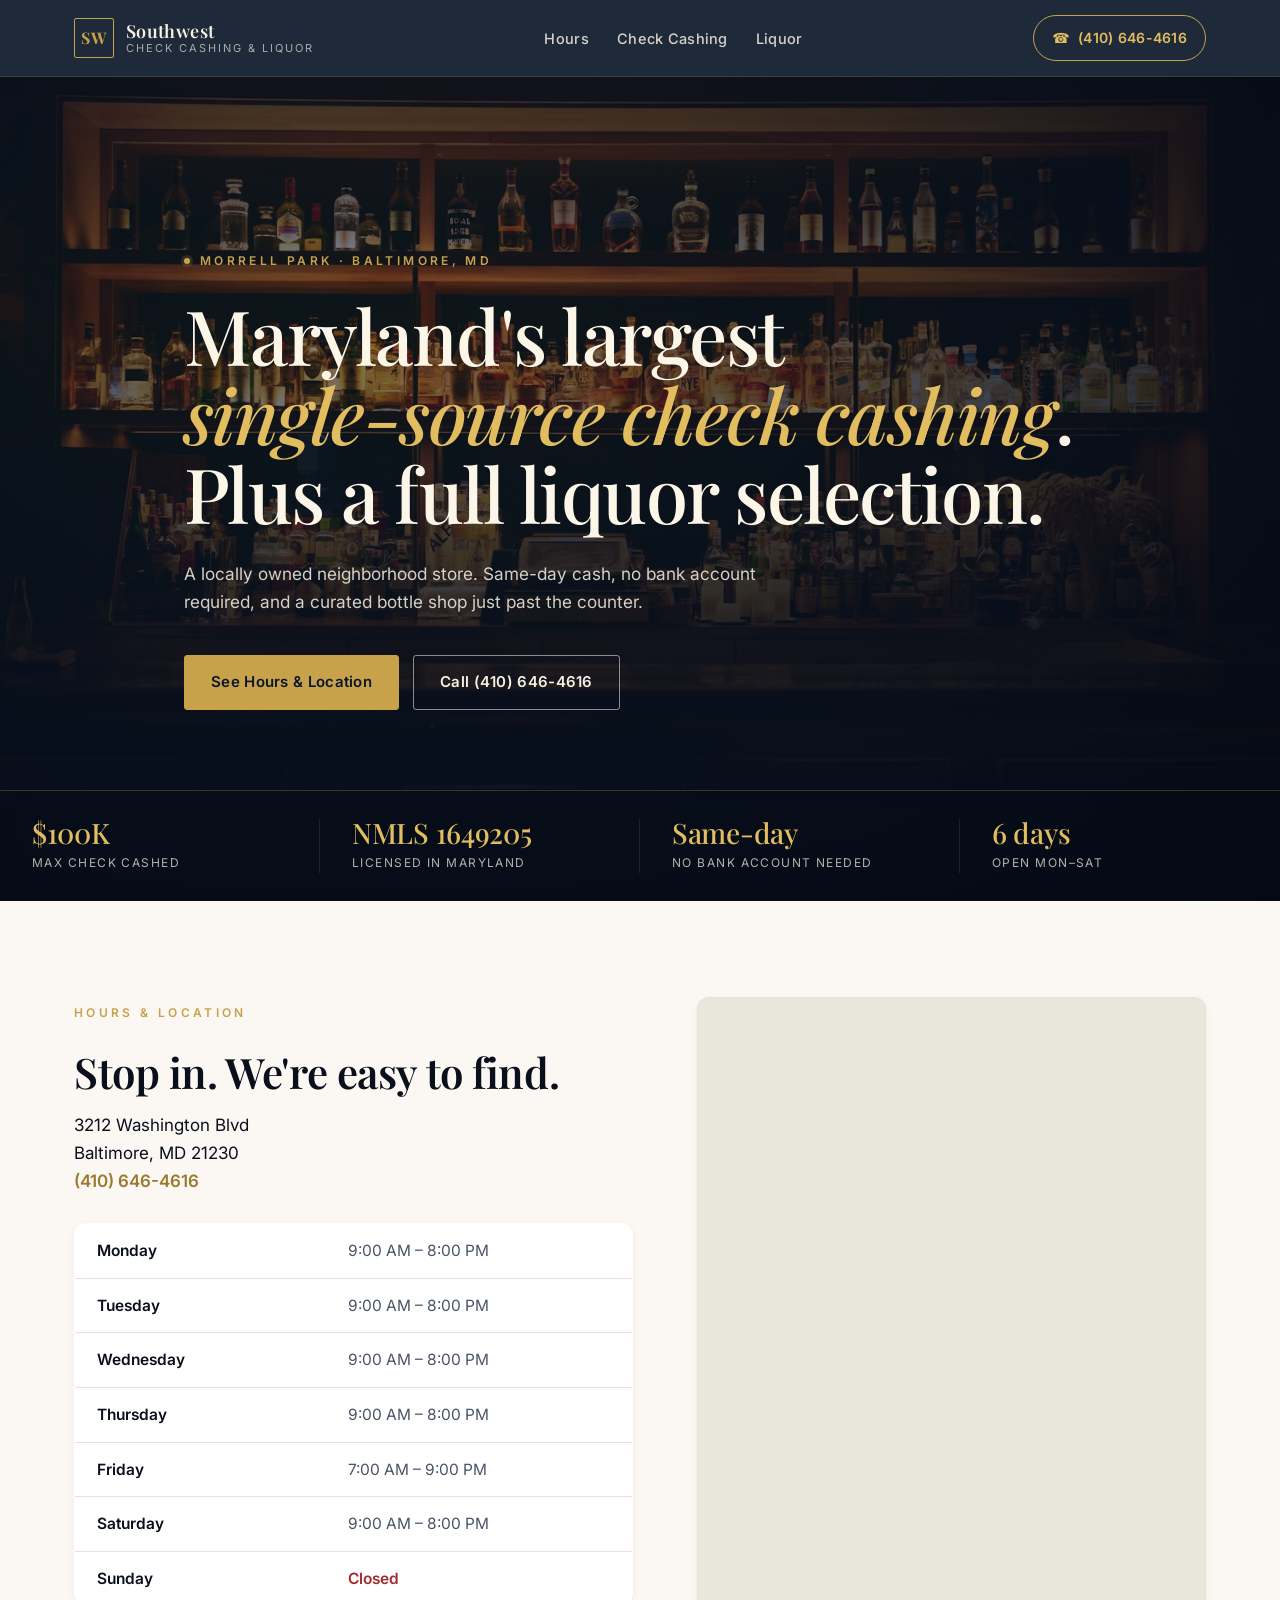
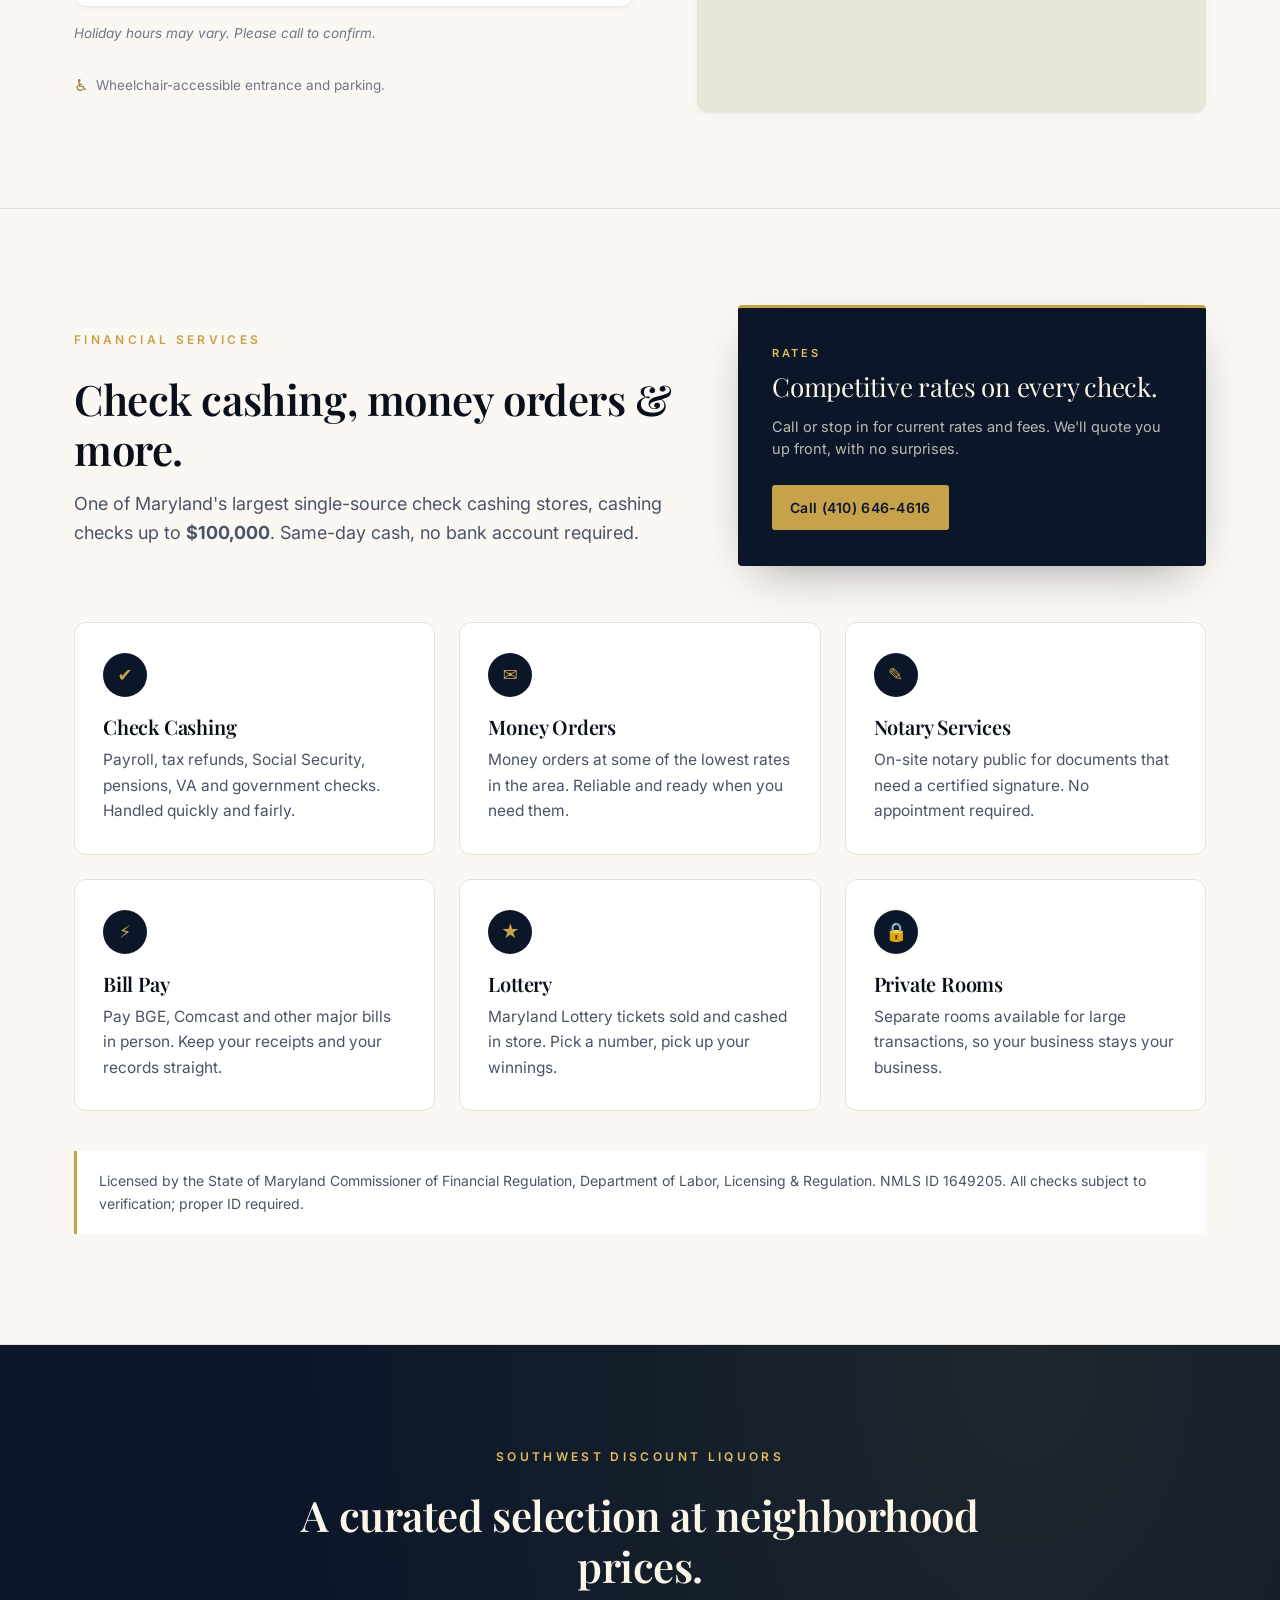
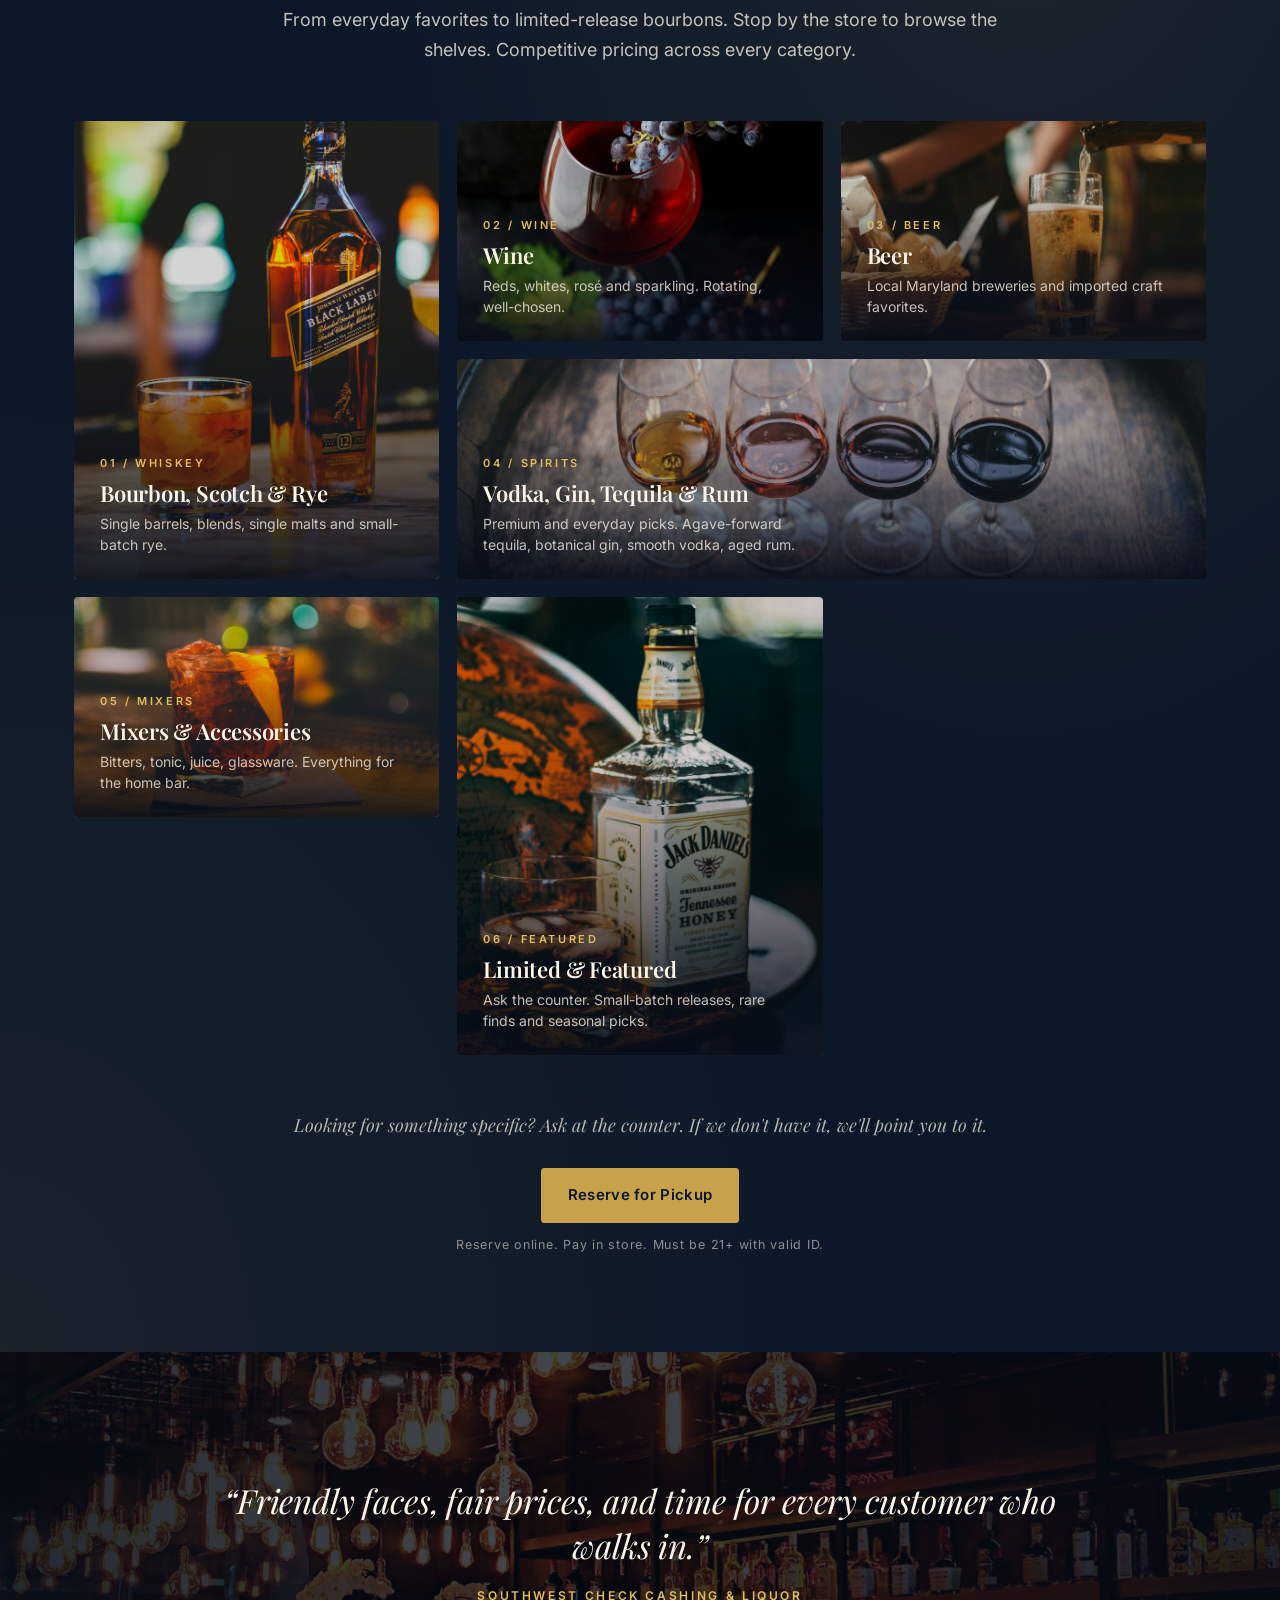
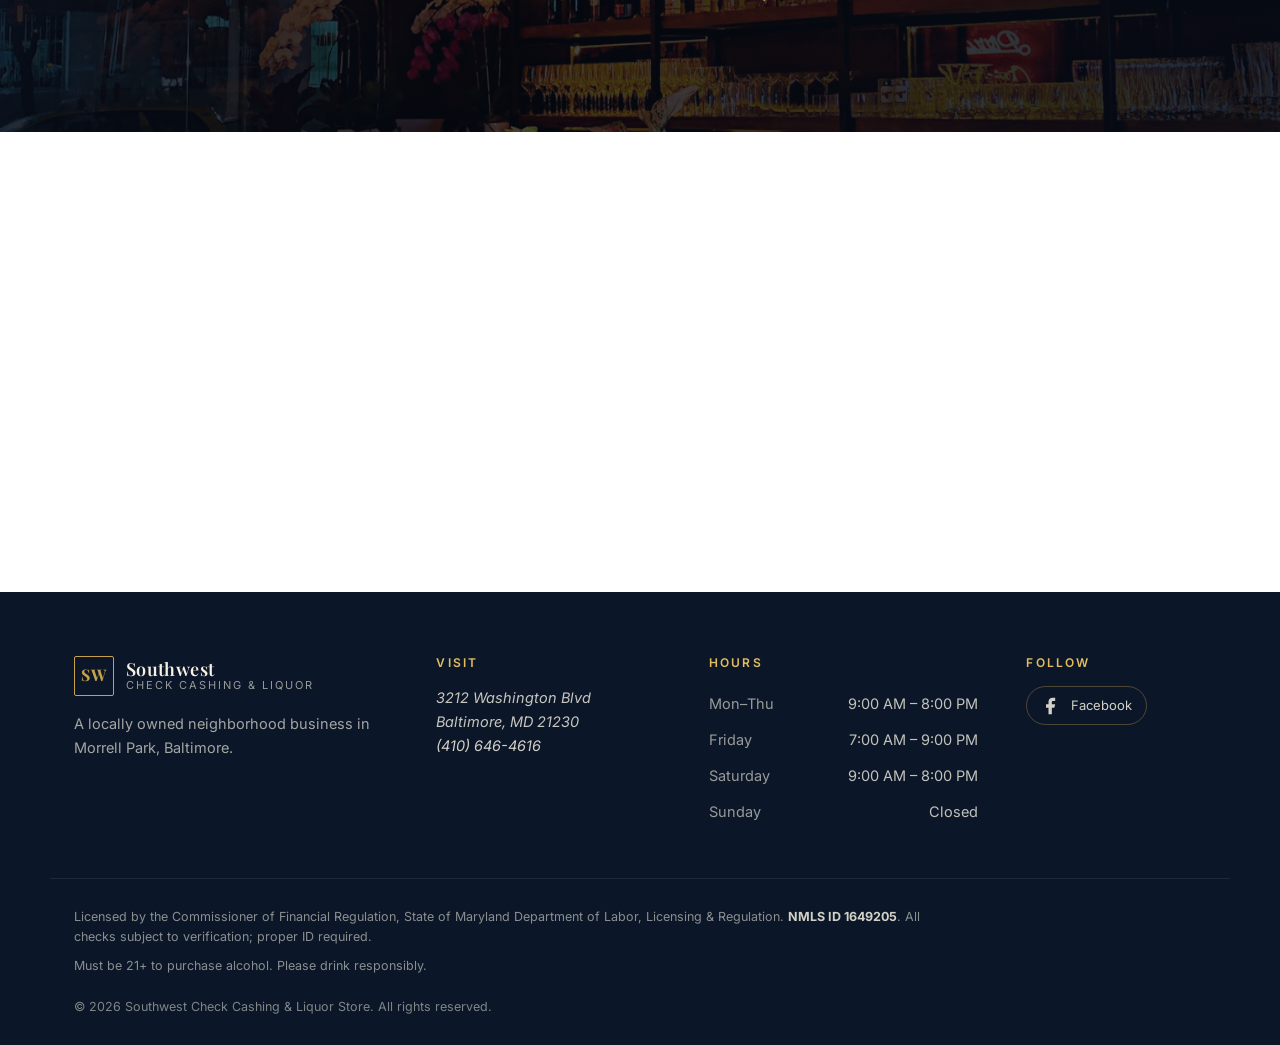
==== index.html @ d686a150 "first commit" ====
<!DOCTYPE html>
<html lang="en">
<head>
<meta charset="UTF-8" />
<meta name="viewport" content="width=device-width, initial-scale=1.0" />
<title>Southwest Check Cashing &amp; Liquor Store | Baltimore, MD</title>
<meta name="description" content="Southwest Check Cashing & Liquor Store in Morrell Park, Baltimore. Maryland's largest single-source check cashing, checks up to $100,000. Plus a full liquor selection. Locally owned. NMLS ID 1649205." />
<meta name="keywords" content="check cashing Baltimore, liquor store Baltimore, Southwest Discount Liquors, Morrell Park, money orders, notary, bill pay, Washington Blvd liquor" />
<meta name="author" content="Southwest Check Cashing & Liquor Store" />
<meta name="theme-color" content="#0b1729" />

<meta property="og:title" content="Southwest Check Cashing & Liquor Store" />
<meta property="og:description" content="Maryland's largest single-source check cashing. Plus a full liquor selection. 3212 Washington Blvd, Baltimore, MD." />
<meta property="og:type" content="website" />
<meta property="og:locale" content="en_US" />

<link rel="preconnect" href="https://fonts.googleapis.com" />
<link rel="preconnect" href="https://fonts.gstatic.com" crossorigin />
<link href="https://fonts.googleapis.com/css2?family=Playfair+Display:wght@500;600;700&family=Inter:wght@300;400;500;600;700&display=swap" rel="stylesheet" />

<link rel="stylesheet" href="styles.css" />

<script type="application/ld+json">
{
  "@context": "https://schema.org",
  "@type": "LocalBusiness",
  "@id": "https://southwestcheckcashing.com/#business",
  "name": "Southwest Check Cashing & Liquor Store",
  "alternateName": "Southwest Discount Liquors",
  "image": "https://southwestcheckcashing.com/storefront.jpg",
  "telephone": "+1-410-646-4616",
  "url": "https://southwestcheckcashing.com",
  "priceRange": "$$",
  "address": {
    "@type": "PostalAddress",
    "streetAddress": "3212 Washington Blvd",
    "addressLocality": "Baltimore",
    "addressRegion": "MD",
    "postalCode": "21230",
    "addressCountry": "US"
  },
  "geo": {
    "@type": "GeoCoordinates",
    "latitude": 39.2562,
    "longitude": -76.6791
  },
  "areaServed": "Baltimore, MD",
  "identifier": "NMLS ID 1649205",
  "paymentAccepted": "Cash, Visa, Mastercard, Discover, American Express, Debit, Apple Pay, Google Pay, Samsung Pay",
  "openingHoursSpecification": [
    { "@type": "OpeningHoursSpecification", "dayOfWeek": ["Monday","Tuesday","Wednesday","Thursday","Saturday"], "opens": "09:00", "closes": "20:00" },
    { "@type": "OpeningHoursSpecification", "dayOfWeek": "Friday", "opens": "07:00", "closes": "21:00" },
    { "@type": "OpeningHoursSpecification", "dayOfWeek": "Sunday", "opens": "00:00", "closes": "00:00" }
  ],
  "hasOfferCatalog": {
    "@type": "OfferCatalog",
    "name": "Services & Products",
    "itemListElement": [
      { "@type": "Offer", "itemOffered": { "@type": "Service", "name": "Check Cashing up to $100,000" } },
      { "@type": "Offer", "itemOffered": { "@type": "Service", "name": "Money Orders" } },
      { "@type": "Offer", "itemOffered": { "@type": "Service", "name": "Notary Services" } },
      { "@type": "Offer", "itemOffered": { "@type": "Service", "name": "Bill Pay (BGE, Comcast, and more)" } },
      { "@type": "Offer", "itemOffered": { "@type": "Service", "name": "Lottery" } },
      { "@type": "Offer", "itemOffered": { "@type": "Product", "name": "Liquor, Wine & Beer" } }
    ]
  },
  "isAccessibleForFree": false,
  "amenityFeature": [
    { "@type": "LocationFeatureSpecification", "name": "Wheelchair accessible entrance", "value": true },
    { "@type": "LocationFeatureSpecification", "name": "Wheelchair accessible parking", "value": true },
    { "@type": "LocationFeatureSpecification", "name": "Private rooms for large transactions", "value": true }
  ]
}
</script>
</head>

<body>

<header class="site-header" id="siteHeader">
  <div class="container nav-wrap">
    <a href="#home" class="brand" aria-label="Southwest Check Cashing and Liquor Store home">
      <span class="brand-mark">SW</span>
      <span class="brand-text">
        <span class="brand-name">Southwest</span>
        <span class="brand-sub">Check Cashing &amp; Liquor</span>
      </span>
    </a>

    <nav class="primary-nav" aria-label="Primary">
      <ul>
        <li><a href="#hours">Hours</a></li>
        <li><a href="#check-cashing">Check Cashing</a></li>
        <li><a href="#liquor">Liquor</a></li>
      </ul>
    </nav>

    <a class="nav-cta" href="tel:+14106464616">
      <span class="nav-cta-icon" aria-hidden="true">&#9742;</span>
      (410) 646-4616
    </a>

    <button class="nav-toggle" id="navToggle" aria-label="Open menu" aria-controls="mobileNav" aria-expanded="false">
      <span></span><span></span><span></span>
    </button>
  </div>

  <div class="mobile-nav" id="mobileNav" hidden>
    <ul>
      <li><a href="#hours">Hours &amp; Location</a></li>
      <li><a href="#check-cashing">Check Cashing</a></li>
      <li><a href="#liquor">Liquor</a></li>
      <li><a href="#payments">Payments</a></li>
      <li><a class="mobile-call" href="tel:+14106464616">Call (410) 646-4616</a></li>
    </ul>
  </div>
</header>

<main>

  <section class="hero" id="home">
    <img class="hero-photo" src="images/hero-wall.jpg" alt="Wall of liquor bottles, warmly lit" />
    <div class="hero-overlay" aria-hidden="true"></div>
    <div class="container hero-inner">
      <p class="eyebrow"><span class="dot"></span>Morrell Park &middot; Baltimore, MD</p>
      <h1 class="hero-title">
        Maryland's largest<br />
        <span class="accent">single-source check cashing</span>.<br />
        Plus a full liquor selection.
      </h1>
      <p class="hero-sub">A locally owned neighborhood store. Same-day cash, no bank account required, and a curated bottle shop just past the counter.</p>
      <div class="hero-cta">
        <a href="#hours" class="btn btn-primary">See Hours &amp; Location</a>
        <a href="tel:+14106464616" class="btn btn-ghost">Call (410) 646-4616</a>
      </div>
    </div>

    <ul class="hero-badges" aria-label="Quick facts">
      <li><strong>$100K</strong><span>Max check cashed</span></li>
      <li><strong>NMLS 1649205</strong><span>Licensed in Maryland</span></li>
      <li><strong>Same-day</strong><span>No bank account needed</span></li>
      <li><strong>6 days</strong><span>Open Mon&ndash;Sat</span></li>
    </ul>
  </section>

  <section class="section hours-location" id="hours">
    <div class="container two-col">
      <div>
        <p class="section-eyebrow">Hours &amp; Location</p>
        <h2 class="section-title">Stop in. We're easy to find.</h2>
        <address class="address">
          3212 Washington Blvd<br />
          Baltimore, MD 21230<br />
          <a href="tel:+14106464616">(410) 646-4616</a>
        </address>

        <table class="hours" aria-label="Store hours">
          <tbody>
            <tr><th>Monday</th><td>9:00 AM &ndash; 8:00 PM</td></tr>
            <tr><th>Tuesday</th><td>9:00 AM &ndash; 8:00 PM</td></tr>
            <tr><th>Wednesday</th><td>9:00 AM &ndash; 8:00 PM</td></tr>
            <tr><th>Thursday</th><td>9:00 AM &ndash; 8:00 PM</td></tr>
            <tr><th>Friday</th><td>7:00 AM &ndash; 9:00 PM</td></tr>
            <tr><th>Saturday</th><td>9:00 AM &ndash; 8:00 PM</td></tr>
            <tr class="closed"><th>Sunday</th><td>Closed</td></tr>
          </tbody>
        </table>
        <p class="note">Holiday hours may vary. Please call to confirm.</p>
        <p class="access-note">Wheelchair-accessible entrance and parking.</p>
      </div>

      <div class="map-wrap">
        <iframe
          title="Map to Southwest Check Cashing & Liquor Store, 3212 Washington Blvd, Baltimore, MD"
          src="https://www.google.com/maps?q=3212+Washington+Blvd,+Baltimore,+MD+21230&output=embed"
          loading="lazy"
          referrerpolicy="no-referrer-when-downgrade"
          allowfullscreen></iframe>
      </div>
    </div>
  </section>

  <section class="section check-cashing" id="check-cashing">
    <div class="container cc-head-grid">
      <div class="section-head">
        <p class="section-eyebrow">Financial Services</p>
        <h2 class="section-title">Check cashing, money orders &amp; more.</h2>
        <p class="section-lead">One of Maryland's largest single-source check cashing stores, cashing checks up to <strong>$100,000</strong>. Same-day cash, no bank account required.</p>
      </div>
      <aside class="rates-card">
        <p class="rates-eyebrow">Rates</p>
        <p class="rates-headline">Competitive rates on every check.</p>
        <p class="rates-body">Call or stop in for current rates and fees. We'll quote you up front, with no surprises.</p>
        <a class="rates-cta" href="tel:+14106464616">Call (410) 646-4616</a>
      </aside>
    </div>

    <div class="container">
      <div class="grid services-grid">
        <article class="service">
          <div class="service-icon" aria-hidden="true">&#10004;</div>
          <h3>Check Cashing</h3>
          <p>Payroll, tax refunds, Social Security, pensions, VA and government checks. Handled quickly and fairly.</p>
        </article>
        <article class="service">
          <div class="service-icon" aria-hidden="true">&#9993;</div>
          <h3>Money Orders</h3>
          <p>Money orders at some of the lowest rates in the area. Reliable and ready when you need them.</p>
        </article>
        <article class="service">
          <div class="service-icon" aria-hidden="true">&#9998;</div>
          <h3>Notary Services</h3>
          <p>On-site notary public for documents that need a certified signature. No appointment required.</p>
        </article>
        <article class="service">
          <div class="service-icon" aria-hidden="true">&#9889;</div>
          <h3>Bill Pay</h3>
          <p>Pay BGE, Comcast and other major bills in person. Keep your receipts and your records straight.</p>
        </article>
        <article class="service">
          <div class="service-icon" aria-hidden="true">&#9733;</div>
          <h3>Lottery</h3>
          <p>Maryland Lottery tickets sold and cashed in store. Pick a number, pick up your winnings.</p>
        </article>
        <article class="service">
          <div class="service-icon" aria-hidden="true">&#128274;</div>
          <h3>Private Rooms</h3>
          <p>Separate rooms available for large transactions, so your business stays your business.</p>
        </article>
      </div>

      <p class="legal-note">Licensed by the State of Maryland Commissioner of Financial Regulation, Department of Labor, Licensing &amp; Regulation. NMLS ID 1649205. All checks subject to verification; proper ID required.</p>
    </div>
  </section>

  <section class="section liquor" id="liquor">
    <div class="container">
      <div class="section-head center">
        <p class="section-eyebrow">Southwest Discount Liquors</p>
        <h2 class="section-title">A curated selection at neighborhood prices.</h2>
        <p class="section-lead">From everyday favorites to limited-release bourbons. Stop by the store to browse the shelves. Competitive pricing across every category.</p>
      </div>

      <div class="liquor-gallery">
        <figure class="lg-card lg-tall">
          <img src="images/whiskey-bottle.jpg" alt="Premium whiskey bottle on a marble counter" loading="lazy" />
          <figcaption>
            <span class="cat">01 / Whiskey</span>
            <h3>Bourbon, Scotch &amp; Rye</h3>
            <p>Single barrels, blends, single malts and small-batch rye.</p>
          </figcaption>
        </figure>

        <figure class="lg-card">
          <img src="images/wine.jpg" alt="Wine glass with grape cluster" loading="lazy" />
          <figcaption>
            <span class="cat">02 / Wine</span>
            <h3>Wine</h3>
            <p>Reds, whites, rosé and sparkling. Rotating, well-chosen.</p>
          </figcaption>
        </figure>

        <figure class="lg-card">
          <img src="images/beer.jpg" alt="Beer being poured into a pint glass" loading="lazy" />
          <figcaption>
            <span class="cat">03 / Beer</span>
            <h3>Beer</h3>
            <p>Local Maryland breweries and imported craft favorites.</p>
          </figcaption>
        </figure>

        <figure class="lg-card lg-wide">
          <img src="images/spirits-flight.jpg" alt="Flight of spirits on a whiskey barrel" loading="lazy" />
          <figcaption>
            <span class="cat">04 / Spirits</span>
            <h3>Vodka, Gin, Tequila &amp; Rum</h3>
            <p>Premium and everyday picks. Agave-forward tequila, botanical gin, smooth vodka, aged rum.</p>
          </figcaption>
        </figure>

        <figure class="lg-card">
          <img src="images/cocktail.jpg" alt="Negroni cocktail with orange peel" loading="lazy" />
          <figcaption>
            <span class="cat">05 / Mixers</span>
            <h3>Mixers &amp; Accessories</h3>
            <p>Bitters, tonic, juice, glassware. Everything for the home bar.</p>
          </figcaption>
        </figure>

        <figure class="lg-card lg-tall">
          <img src="images/whiskey-honey.jpg" alt="Whiskey bottle and glass on a wooden table" loading="lazy" />
          <figcaption>
            <span class="cat">06 / Featured</span>
            <h3>Limited &amp; Featured</h3>
            <p>Ask the counter. Small-batch releases, rare finds and seasonal picks.</p>
          </figcaption>
        </figure>
      </div>

      <p class="liquor-note">Looking for something specific? Ask at the counter. If we don't have it, we'll point you to it.</p>

      <div class="liquor-cta">
        <a href="reserve.html" class="btn btn-primary">Reserve for Pickup</a>
        <span class="liquor-cta-note">Reserve online. Pay in store. Must be 21+ with valid ID.</span>
      </div>
    </div>
  </section>

  <section class="parallax-strip" aria-hidden="true">
    <img src="images/interior.jpg" alt="" loading="lazy" />
    <div class="parallax-quote">
      <p>&ldquo;Friendly faces, fair prices, and time for every customer who walks in.&rdquo;</p>
      <span>Southwest Check Cashing &amp; Liquor</span>
    </div>
  </section>

  <section class="section payments" id="payments">
    <div class="container">
      <div class="section-head center">
        <p class="section-eyebrow">Payments Accepted</p>
        <h2 class="section-title">Pay the way you want.</h2>
      </div>
      <ul class="payment-list" aria-label="Accepted payment methods">
        <li>Visa</li>
        <li>Mastercard</li>
        <li>Discover</li>
        <li>American Express</li>
        <li>Debit (PIN or signature)</li>
        <li>Apple Pay</li>
        <li>Google Pay</li>
        <li>Samsung Pay</li>
        <li>Cash</li>
      </ul>
    </div>
  </section>

</main>

<footer class="site-footer">
  <div class="container footer-grid">
    <div>
      <div class="brand brand-footer">
        <span class="brand-mark">SW</span>
        <span class="brand-text">
          <span class="brand-name">Southwest</span>
          <span class="brand-sub">Check Cashing &amp; Liquor</span>
        </span>
      </div>
      <p class="footer-tag">A locally owned neighborhood business in Morrell Park, Baltimore.</p>
    </div>

    <div>
      <h4>Visit</h4>
      <address>
        3212 Washington Blvd<br />
        Baltimore, MD 21230<br />
        <a href="tel:+14106464616">(410) 646-4616</a>
      </address>
    </div>

    <div>
      <h4>Hours</h4>
      <ul class="footer-hours">
        <li><span>Mon&ndash;Thu</span><span>9:00 AM &ndash; 8:00 PM</span></li>
        <li><span>Friday</span><span>7:00 AM &ndash; 9:00 PM</span></li>
        <li><span>Saturday</span><span>9:00 AM &ndash; 8:00 PM</span></li>
        <li><span>Sunday</span><span>Closed</span></li>
      </ul>
    </div>

    <div>
      <h4>Follow</h4>
      <ul class="socials" aria-label="Social media">
        <li>
          <a href="#" aria-label="Facebook" rel="noopener">
            <svg viewBox="0 0 24 24" width="20" height="20" aria-hidden="true"><path fill="currentColor" d="M13 22v-8h3l1-4h-4V7.5C13 6.6 13.3 6 14.7 6H17V2.2C16.6 2.1 15.4 2 14 2c-2.9 0-5 1.8-5 5v3H6v4h3v8h4z"/></svg>
            <span>Facebook</span>
          </a>
        </li>
      </ul>
    </div>
  </div>

  <div class="container footer-bottom">
    <p class="disclaimer">Licensed by the Commissioner of Financial Regulation, State of Maryland Department of Labor, Licensing &amp; Regulation. <strong>NMLS ID 1649205</strong>. All checks subject to verification; proper ID required.</p>
    <p class="disclaimer">Must be 21+ to purchase alcohol. Please drink responsibly.</p>
    <p class="copyright">&copy; <span id="year">2026</span> Southwest Check Cashing &amp; Liquor Store. All rights reserved.</p>
  </div>
</footer>

<a class="back-to-top" href="#home" id="backToTop" aria-label="Back to top">&uarr;</a>

<script src="script.js"></script>
</body>
</html>
---- styles.css ----
/* =========================================================
   Southwest Check Cashing & Liquor Store
   Palette: deep navy + gold/amber, generous white space
   ========================================================= */

:root {
  --navy-900: #0b1729;
  --navy-800: #11203a;
  --navy-700: #18294a;
  --ink: #0a0f1c;
  --ink-soft: #1a2336;
  --paper: #ffffff;
  --paper-warm: #fbf8f3;
  --paper-muted: #f3efe7;
  --line: #e6e2d6;
  --text: #1a2336;
  --text-soft: #4a5468;
  --text-muted: #6e7689;
  --gold: #c8a24b;
  --gold-bright: #e2bd5f;
  --gold-deep: #9a7a2f;
  --shadow-sm: 0 1px 2px rgba(10, 15, 28, 0.06), 0 2px 8px rgba(10, 15, 28, 0.04);
  --shadow-md: 0 6px 24px rgba(10, 15, 28, 0.08);
  --radius: 6px;
  --radius-lg: 12px;
  --header-h: 76px;
  --max-w: 1180px;
  --serif: "Playfair Display", Georgia, "Times New Roman", serif;
  --sans: "Inter", system-ui, -apple-system, "Segoe UI", Roboto, Arial, sans-serif;
  --ease: cubic-bezier(0.22, 0.61, 0.36, 1);
}

* { box-sizing: border-box; }

html { scroll-behavior: smooth; scroll-padding-top: var(--header-h); }

body {
  margin: 0;
  font-family: var(--sans);
  font-size: 17px;
  line-height: 1.65;
  color: var(--text);
  background: var(--paper);
  -webkit-font-smoothing: antialiased;
  -moz-osx-font-smoothing: grayscale;
}

img, svg, iframe { max-width: 100%; display: block; }

a {
  color: var(--gold-deep);
  text-decoration: none;
  transition: color 0.2s var(--ease);
}
a:hover { color: var(--gold); }

h1, h2, h3, h4 {
  font-family: var(--serif);
  font-weight: 600;
  color: var(--ink);
  margin: 0 0 0.5em;
  letter-spacing: -0.01em;
  line-height: 1.2;
}

p { margin: 0 0 1em; }

.container {
  width: 100%;
  max-width: var(--max-w);
  margin: 0 auto;
  padding: 0 24px;
}

/* =========================================================
   Header / Nav
   ========================================================= */

.site-header {
  position: sticky;
  top: 0;
  z-index: 50;
  background: rgba(11, 23, 41, 0.92);
  backdrop-filter: saturate(140%) blur(10px);
  -webkit-backdrop-filter: saturate(140%) blur(10px);
  color: #f6f1e3;
  border-bottom: 1px solid rgba(200, 162, 75, 0.18);
  transition: background 0.25s var(--ease), box-shadow 0.25s var(--ease);
}

.site-header.scrolled { background: rgba(7, 15, 28, 0.97); box-shadow: var(--shadow-md); }

.nav-wrap {
  display: flex;
  align-items: center;
  justify-content: space-between;
  min-height: var(--header-h);
  gap: 24px;
}

.brand {
  display: inline-flex;
  align-items: center;
  gap: 12px;
  color: #f6f1e3;
}
.brand:hover { color: var(--gold-bright); }

.brand-mark {
  display: inline-grid;
  place-items: center;
  width: 40px;
  height: 40px;
  border: 1.5px solid var(--gold);
  color: var(--gold);
  font-family: var(--serif);
  font-weight: 700;
  font-size: 16px;
  letter-spacing: 0.04em;
  border-radius: 2px;
}

.brand-text { display: inline-flex; flex-direction: column; line-height: 1.1; }
.brand-name {
  font-family: var(--serif);
  font-size: 18px;
  font-weight: 600;
  letter-spacing: 0.02em;
}
.brand-sub {
  font-size: 11px;
  letter-spacing: 0.18em;
  text-transform: uppercase;
  color: rgba(246, 241, 227, 0.65);
}

.primary-nav ul {
  list-style: none;
  display: flex;
  gap: 28px;
  margin: 0;
  padding: 0;
}
.primary-nav a {
  color: rgba(246, 241, 227, 0.85);
  font-weight: 500;
  font-size: 14.5px;
  letter-spacing: 0.02em;
  padding: 6px 0;
  position: relative;
}
.primary-nav a::after {
  content: "";
  position: absolute;
  left: 0; bottom: 0;
  width: 0;
  height: 2px;
  background: var(--gold);
  transition: width 0.25s var(--ease);
}
.primary-nav a:hover { color: var(--gold-bright); }
.primary-nav a:hover::after { width: 100%; }

.nav-cta {
  display: inline-flex;
  align-items: center;
  gap: 8px;
  padding: 10px 18px;
  border: 1px solid var(--gold);
  color: var(--gold-bright);
  font-weight: 600;
  font-size: 14px;
  letter-spacing: 0.02em;
  border-radius: 999px;
  transition: background 0.2s var(--ease), color 0.2s var(--ease);
}
.nav-cta:hover { background: var(--gold); color: var(--navy-900); }
.nav-cta-icon { font-size: 14px; }

.nav-toggle {
  display: none;
  background: transparent;
  border: 0;
  width: 40px;
  height: 40px;
  cursor: pointer;
  flex-direction: column;
  justify-content: center;
  gap: 5px;
  padding: 0;
}
.nav-toggle span {
  display: block;
  height: 2px;
  width: 22px;
  background: #f6f1e3;
  margin: 0 auto;
  transition: transform 0.25s var(--ease), opacity 0.25s var(--ease);
}
.nav-toggle[aria-expanded="true"] span:nth-child(1) { transform: translateY(7px) rotate(45deg); }
.nav-toggle[aria-expanded="true"] span:nth-child(2) { opacity: 0; }
.nav-toggle[aria-expanded="true"] span:nth-child(3) { transform: translateY(-7px) rotate(-45deg); }

.mobile-nav {
  background: var(--navy-900);
  border-top: 1px solid rgba(200, 162, 75, 0.15);
  padding: 8px 0 16px;
}
.mobile-nav ul {
  list-style: none;
  margin: 0;
  padding: 0;
}
.mobile-nav li { border-bottom: 1px solid rgba(255,255,255,0.06); }
.mobile-nav li:last-child { border-bottom: 0; }
.mobile-nav a {
  display: block;
  padding: 14px 24px;
  color: #f6f1e3;
  font-weight: 500;
  font-size: 15px;
}
.mobile-nav a:hover { color: var(--gold-bright); }
.mobile-nav .mobile-call {
  margin-top: 10px;
  color: var(--navy-900);
  background: var(--gold);
  text-align: center;
  border-radius: 4px;
  margin: 12px 24px 0;
  padding: 12px 16px;
}

/* =========================================================
   Buttons
   ========================================================= */

.btn {
  display: inline-flex;
  align-items: center;
  justify-content: center;
  gap: 8px;
  padding: 14px 26px;
  font-family: var(--sans);
  font-weight: 600;
  font-size: 15px;
  letter-spacing: 0.02em;
  border-radius: 3px;
  border: 1px solid transparent;
  cursor: pointer;
  transition: transform 0.15s var(--ease), background 0.2s var(--ease), color 0.2s var(--ease), border-color 0.2s var(--ease);
  text-align: center;
}
.btn-primary {
  background: var(--gold);
  color: var(--navy-900);
  border-color: var(--gold);
}
.btn-primary:hover { background: var(--gold-bright); border-color: var(--gold-bright); color: var(--navy-900); }
.btn-ghost {
  background: transparent;
  color: #f6f1e3;
  border-color: rgba(246, 241, 227, 0.55);
}
.btn-ghost:hover { border-color: var(--gold); color: var(--gold-bright); }

/* =========================================================
   Hero
   ========================================================= */

.hero {
  position: relative;
  color: #f6f1e3;
  isolation: isolate;
  min-height: calc(100vh - var(--header-h));
  display: flex;
  flex-direction: column;
  justify-content: flex-end;
  padding: 140px 0 0;
  overflow: hidden;
}
.hero-photo {
  position: absolute;
  inset: 0;
  width: 100%;
  height: 100%;
  object-fit: cover;
  z-index: -2;
  filter: saturate(110%);
  transform: scale(1.02);
}
.hero-overlay {
  position: absolute;
  inset: 0;
  z-index: -1;
  background:
    radial-gradient(ellipse at 30% 30%, rgba(11, 23, 41, 0.45) 0%, rgba(7, 14, 28, 0.82) 60%, rgba(4, 8, 18, 0.95) 100%),
    linear-gradient(180deg, rgba(7, 14, 28, 0.4) 0%, rgba(7, 14, 28, 0.0) 30%, rgba(7, 14, 28, 0.92) 100%);
  pointer-events: none;
}

.hero-inner {
  max-width: 960px;
  padding-bottom: 80px;
}

.eyebrow,
.section-eyebrow {
  display: inline-flex;
  align-items: center;
  gap: 10px;
  font-size: 12px;
  font-weight: 600;
  letter-spacing: 0.28em;
  text-transform: uppercase;
  color: var(--gold);
  margin-bottom: 24px;
}
.eyebrow .dot {
  width: 6px;
  height: 6px;
  border-radius: 999px;
  background: var(--gold);
  box-shadow: 0 0 0 3px rgba(200, 162, 75, 0.18);
}

.hero-title {
  font-family: var(--serif);
  font-weight: 500;
  font-size: clamp(36px, 6.4vw, 76px);
  line-height: 1.04;
  color: #fbf6e8;
  margin: 0 0 28px;
  letter-spacing: -0.02em;
}
.hero-title .accent {
  color: var(--gold-bright);
  font-style: italic;
  font-weight: 500;
}

.hero-sub {
  font-size: clamp(16px, 1.35vw, 19px);
  color: rgba(246, 241, 227, 0.85);
  max-width: 600px;
  margin: 0 0 40px;
  line-height: 1.6;
}

.hero-cta {
  display: flex;
  gap: 14px;
  flex-wrap: wrap;
}

.hero-badges {
  list-style: none;
  margin: 0;
  padding: 28px 0;
  display: grid;
  grid-template-columns: repeat(4, minmax(0, 1fr));
  gap: 0;
  background: rgba(7, 13, 25, 0.55);
  backdrop-filter: blur(8px);
  -webkit-backdrop-filter: blur(8px);
  border-top: 1px solid rgba(200, 162, 75, 0.28);
}
.hero-badges li {
  display: flex;
  flex-direction: column;
  gap: 6px;
  padding: 0 32px;
  border-right: 1px solid rgba(200, 162, 75, 0.15);
}
.hero-badges li:last-child { border-right: 0; }
.hero-badges strong {
  font-family: var(--serif);
  font-size: clamp(22px, 2.2vw, 32px);
  color: var(--gold-bright);
  font-weight: 500;
  letter-spacing: -0.01em;
  line-height: 1;
}
.hero-badges span {
  font-size: 12px;
  letter-spacing: 0.12em;
  text-transform: uppercase;
  color: rgba(246, 241, 227, 0.72);
}

/* =========================================================
   Section primitives
   ========================================================= */

.section { padding: 96px 0; }
.section + .section { border-top: 1px solid var(--line); }

.section-head { max-width: 760px; margin-bottom: 56px; }
.section-head.center { margin-left: auto; margin-right: auto; text-align: center; }

.section-title {
  font-size: clamp(28px, 3.5vw, 42px);
  margin-bottom: 14px;
}

.section-lead {
  font-size: 18px;
  color: var(--text-soft);
}

.two-col {
  display: grid;
  grid-template-columns: 1.1fr 1fr;
  gap: 64px;
  align-items: start;
}

/* =========================================================
   About
   ========================================================= */

.about { background: var(--paper); }

.about-grid {
  display: grid;
  grid-template-columns: 1fr 1.05fr;
  gap: 72px;
  align-items: center;
}

.about-photo {
  position: relative;
  border-radius: 4px;
  overflow: visible;
}
.about-photo img {
  width: 100%;
  height: 560px;
  object-fit: cover;
  border-radius: 4px;
  box-shadow: 0 30px 70px -30px rgba(10, 15, 28, 0.45);
}
.about-photo::before {
  content: "";
  position: absolute;
  left: -22px;
  top: -22px;
  bottom: -22px;
  right: -22px;
  border: 1px solid var(--gold);
  border-radius: 4px;
  z-index: -1;
  opacity: 0.55;
}
.about-photo-badge {
  position: absolute;
  right: -30px;
  bottom: -30px;
  background: var(--navy-900);
  color: #f6f1e3;
  padding: 26px 28px;
  display: flex;
  flex-direction: column;
  gap: 4px;
  border-radius: 4px;
  box-shadow: 0 14px 40px -10px rgba(10, 15, 28, 0.5);
  border-top: 3px solid var(--gold);
  min-width: 200px;
}
.about-photo-badge .num {
  font-family: var(--serif);
  font-size: 44px;
  color: var(--gold-bright);
  line-height: 1;
  letter-spacing: -0.02em;
}
.about-photo-badge .label {
  font-size: 12px;
  letter-spacing: 0.16em;
  text-transform: uppercase;
  color: rgba(246, 241, 227, 0.75);
  line-height: 1.5;
}

.about-copy .lead {
  font-size: 19px;
  color: var(--ink);
  margin-bottom: 18px;
  line-height: 1.6;
}
.about-copy p { color: var(--text-soft); font-size: 16.5px; }

.about-facts {
  margin: 36px 0 0;
  padding-top: 28px;
  border-top: 1px solid var(--line);
  display: grid;
  grid-template-columns: 1fr 1fr;
  gap: 22px 36px;
}
.about-facts div { display: flex; flex-direction: column; gap: 4px; }
.about-facts dt {
  font-size: 11px;
  letter-spacing: 0.2em;
  text-transform: uppercase;
  color: var(--gold-deep);
  font-weight: 700;
}
.about-facts dd {
  margin: 0;
  font-family: var(--serif);
  font-size: 18px;
  color: var(--ink);
}

/* =========================================================
   Check Cashing
   ========================================================= */

.check-cashing { background: var(--paper-warm); }

.cc-head-grid {
  display: grid;
  grid-template-columns: 1.3fr 1fr;
  gap: 56px;
  align-items: end;
  margin-bottom: 56px;
}
.cc-head-grid .section-head { margin-bottom: 0; }
.cc-photo {
  margin: 0;
  border-radius: 4px;
  overflow: hidden;
  height: 280px;
  box-shadow: 0 16px 40px -16px rgba(10, 15, 28, 0.25);
}
.cc-photo img { width: 100%; height: 100%; object-fit: cover; }

.rates-card {
  background: var(--navy-900);
  color: #f6f1e3;
  padding: 36px 34px;
  border-radius: 4px;
  border-top: 3px solid var(--gold);
  box-shadow: 0 18px 48px -20px rgba(10, 15, 28, 0.45);
  display: flex;
  flex-direction: column;
  gap: 10px;
}
.rates-eyebrow {
  margin: 0;
  font-size: 11px;
  letter-spacing: 0.24em;
  text-transform: uppercase;
  color: var(--gold-bright);
  font-weight: 600;
}
.rates-headline {
  margin: 0;
  font-family: var(--serif);
  font-size: 26px;
  line-height: 1.15;
  color: #fbf6e8;
  letter-spacing: -0.01em;
}
.rates-body {
  margin: 4px 0 14px;
  font-size: 14.5px;
  color: rgba(246, 241, 227, 0.75);
  line-height: 1.55;
}
.rates-cta {
  align-self: flex-start;
  background: var(--gold);
  color: var(--navy-900);
  font-weight: 600;
  font-size: 14px;
  letter-spacing: 0.02em;
  padding: 11px 18px;
  border-radius: 3px;
  transition: background 0.2s var(--ease);
}
.rates-cta:hover { background: var(--gold-bright); color: var(--navy-900); }

.access-note {
  margin-top: 14px;
  font-size: 13.5px;
  color: var(--text-muted);
  display: inline-flex;
  align-items: center;
  gap: 8px;
}
.access-note::before {
  content: "♿";
  font-size: 16px;
  color: var(--gold-deep);
}

.grid { display: grid; gap: 24px; }

.services-grid {
  grid-template-columns: repeat(3, 1fr);
}

.service {
  background: var(--paper);
  border: 1px solid var(--line);
  border-radius: var(--radius-lg);
  padding: 30px 28px;
  transition: transform 0.25s var(--ease), box-shadow 0.25s var(--ease), border-color 0.25s var(--ease);
}
.service:hover {
  transform: translateY(-3px);
  box-shadow: var(--shadow-md);
  border-color: rgba(200, 162, 75, 0.5);
}
.service-icon {
  width: 44px;
  height: 44px;
  display: grid;
  place-items: center;
  border-radius: 999px;
  background: var(--navy-900);
  color: var(--gold);
  font-size: 18px;
  margin-bottom: 18px;
}
.service h3 {
  font-size: 20px;
  margin-bottom: 8px;
}
.service p {
  color: var(--text-soft);
  font-size: 15.5px;
  margin: 0;
}

.legal-note {
  margin-top: 40px;
  padding: 18px 22px;
  background: var(--paper);
  border-left: 3px solid var(--gold);
  color: var(--text-soft);
  font-size: 14px;
  border-radius: 0 6px 6px 0;
}

/* =========================================================
   Liquor
   ========================================================= */

.liquor {
  background: var(--navy-900);
  color: #f6f1e3;
  position: relative;
  overflow: hidden;
}
.liquor::before {
  content: "";
  position: absolute;
  inset: 0;
  background:
    radial-gradient(ellipse at 80% 0%, rgba(200, 162, 75, 0.10) 0%, transparent 50%),
    radial-gradient(ellipse at 0% 100%, rgba(200, 162, 75, 0.08) 0%, transparent 50%);
  pointer-events: none;
}
.liquor > .container { position: relative; }
.liquor .section-eyebrow { color: var(--gold-bright); }
.liquor .section-title { color: #fbf6e8; }
.liquor .section-lead { color: rgba(246, 241, 227, 0.78); }

.liquor-gallery {
  display: grid;
  grid-template-columns: repeat(6, 1fr);
  grid-auto-rows: 220px;
  gap: 18px;
}
.lg-card {
  position: relative;
  margin: 0;
  grid-column: span 2;
  grid-row: span 1;
  overflow: hidden;
  border-radius: 4px;
  cursor: default;
  isolation: isolate;
  background: #0a1424;
}
.lg-card.lg-tall { grid-row: span 2; }
.lg-card.lg-wide { grid-column: span 4; }

.lg-card img {
  width: 100%;
  height: 100%;
  object-fit: cover;
  transition: transform 0.7s var(--ease), filter 0.5s var(--ease);
  filter: brightness(0.85) saturate(110%);
}
.lg-card::after {
  content: "";
  position: absolute;
  inset: 0;
  background: linear-gradient(180deg, rgba(7, 13, 25, 0.0) 35%, rgba(7, 13, 25, 0.92) 100%);
  pointer-events: none;
  transition: background 0.3s var(--ease);
}
.lg-card:hover img { transform: scale(1.06); filter: brightness(0.95) saturate(120%); }
.lg-card:hover::after { background: linear-gradient(180deg, rgba(7, 13, 25, 0.0) 25%, rgba(7, 13, 25, 0.95) 100%); }

.lg-card figcaption {
  position: absolute;
  left: 0; right: 0; bottom: 0;
  padding: 26px 26px 24px;
  z-index: 1;
  color: #f6f1e3;
}
.lg-card .cat {
  display: block;
  font-size: 11px;
  letter-spacing: 0.24em;
  text-transform: uppercase;
  color: var(--gold-bright);
  margin-bottom: 8px;
  font-weight: 600;
}
.lg-card h3 {
  font-family: var(--serif);
  color: #fbf6e8;
  font-size: 22px;
  margin: 0 0 6px;
  letter-spacing: -0.01em;
}
.lg-card p {
  margin: 0;
  font-size: 14px;
  color: rgba(246, 241, 227, 0.78);
  line-height: 1.5;
  max-width: 38ch;
}

.liquor-note {
  margin-top: 56px;
  text-align: center;
  color: rgba(246, 241, 227, 0.72);
  font-family: var(--serif);
  font-style: italic;
  font-size: 18px;
}

.liquor-cta {
  margin-top: 28px;
  display: flex;
  flex-direction: column;
  align-items: center;
  gap: 12px;
}
.liquor-cta-note {
  font-size: 12.5px;
  letter-spacing: 0.06em;
  color: rgba(246, 241, 227, 0.55);
}

/* =========================================================
   Parallax strip
   ========================================================= */

.parallax-strip {
  position: relative;
  height: 380px;
  overflow: hidden;
  isolation: isolate;
  background: #0a1424;
}
.parallax-strip img {
  position: absolute;
  inset: 0;
  width: 100%;
  height: 100%;
  object-fit: cover;
  z-index: -2;
  filter: brightness(0.55) saturate(110%);
  transform: scale(1.05);
}
.parallax-strip::before {
  content: "";
  position: absolute;
  inset: 0;
  z-index: -1;
  background:
    linear-gradient(90deg, rgba(7, 13, 25, 0.78) 0%, rgba(7, 13, 25, 0.55) 40%, rgba(7, 13, 25, 0.78) 100%);
}
.parallax-quote {
  position: absolute;
  inset: 0;
  display: flex;
  flex-direction: column;
  justify-content: center;
  align-items: center;
  text-align: center;
  padding: 0 24px;
  color: #f6f1e3;
}
.parallax-quote p {
  font-family: var(--serif);
  font-style: italic;
  font-size: clamp(22px, 2.6vw, 34px);
  line-height: 1.35;
  max-width: 880px;
  margin: 0 0 18px;
  color: #fbf6e8;
  letter-spacing: -0.005em;
}
.parallax-quote span {
  font-size: 12px;
  letter-spacing: 0.22em;
  text-transform: uppercase;
  color: var(--gold-bright);
  font-weight: 600;
}

/* =========================================================
   Payments
   ========================================================= */

.payments { background: var(--paper); }

.payment-list {
  list-style: none;
  display: flex;
  flex-wrap: wrap;
  gap: 12px;
  justify-content: center;
  padding: 0;
  margin: 0;
}
.payment-list li {
  padding: 12px 22px;
  background: var(--paper-warm);
  border: 1px solid var(--line);
  border-radius: 999px;
  font-weight: 500;
  font-size: 14.5px;
  color: var(--ink-soft);
  transition: border-color 0.2s var(--ease), background 0.2s var(--ease);
}
.payment-list li:hover {
  border-color: var(--gold);
  background: #fffaee;
}

/* =========================================================
   Hours & Location
   ========================================================= */

.hours-location { background: var(--paper-warm); }

.address {
  font-style: normal;
  font-size: 17px;
  margin: 0 0 28px;
  color: var(--ink);
}
.address a { color: var(--gold-deep); font-weight: 600; }

.hours {
  width: 100%;
  border-collapse: collapse;
  background: var(--paper);
  border-radius: var(--radius-lg);
  overflow: hidden;
  box-shadow: var(--shadow-sm);
  border: 1px solid var(--line);
}
.hours th, .hours td {
  text-align: left;
  padding: 14px 22px;
  font-size: 15.5px;
  border-bottom: 1px solid var(--line);
}
.hours tr:last-child th,
.hours tr:last-child td { border-bottom: 0; }
.hours th { font-weight: 600; color: var(--ink); width: 45%; }
.hours td { color: var(--text-soft); }
.hours tr.closed td { color: #a02c2c; font-weight: 600; }

.note {
  margin-top: 16px;
  font-size: 13.5px;
  color: var(--text-muted);
  font-style: italic;
}

.map-wrap {
  border-radius: var(--radius-lg);
  overflow: hidden;
  border: 1px solid var(--line);
  box-shadow: var(--shadow-sm);
  min-height: 420px;
  height: 100%;
  background: #e9e6dc;
}
.map-wrap iframe { width: 100%; height: 100%; min-height: 420px; border: 0; }

/* =========================================================
   Footer
   ========================================================= */

.site-footer {
  background: var(--navy-900);
  color: rgba(246, 241, 227, 0.8);
  padding: 64px 0 28px;
  font-size: 14.5px;
}
.site-footer h4 {
  color: var(--gold-bright);
  font-family: var(--sans);
  font-size: 12px;
  letter-spacing: 0.18em;
  text-transform: uppercase;
  font-weight: 600;
  margin-bottom: 16px;
}
.site-footer a { color: rgba(246, 241, 227, 0.85); }
.site-footer a:hover { color: var(--gold-bright); }

.brand-footer .brand-name,
.brand-footer .brand-sub { color: #f6f1e3; }
.brand-footer .brand-sub { color: rgba(246, 241, 227, 0.6); }

.footer-grid {
  display: grid;
  grid-template-columns: 1.4fr 1fr 1.2fr 0.8fr;
  gap: 48px;
  padding-bottom: 48px;
  border-bottom: 1px solid rgba(255, 255, 255, 0.08);
}
.footer-tag {
  margin-top: 16px;
  color: rgba(246, 241, 227, 0.65);
  max-width: 320px;
}

.footer-hours {
  list-style: none;
  padding: 0;
  margin: 0;
}
.footer-hours li {
  display: flex;
  justify-content: space-between;
  gap: 16px;
  padding: 6px 0;
  color: rgba(246, 241, 227, 0.78);
}
.footer-hours span:first-child { color: rgba(246, 241, 227, 0.6); }

.socials { list-style: none; padding: 0; margin: 0; }
.socials a {
  display: inline-flex;
  align-items: center;
  gap: 10px;
  padding: 8px 14px;
  border: 1px solid rgba(200, 162, 75, 0.35);
  border-radius: 999px;
  font-size: 13px;
  transition: background 0.2s var(--ease), border-color 0.2s var(--ease);
}
.socials a:hover {
  background: rgba(200, 162, 75, 0.12);
  border-color: var(--gold);
}

.footer-bottom {
  padding-top: 28px;
  display: grid;
  gap: 8px;
}
.disclaimer {
  font-size: 12.5px;
  color: rgba(246, 241, 227, 0.55);
  margin: 0;
  max-width: 880px;
}
.disclaimer strong { color: rgba(246, 241, 227, 0.85); }
.copyright {
  margin: 12px 0 0;
  font-size: 12.5px;
  color: rgba(246, 241, 227, 0.5);
}

/* =========================================================
   Back to top
   ========================================================= */

.back-to-top {
  position: fixed;
  right: 22px;
  bottom: 22px;
  width: 44px;
  height: 44px;
  display: grid;
  place-items: center;
  background: var(--navy-900);
  color: var(--gold-bright);
  border: 1px solid var(--gold);
  border-radius: 999px;
  font-size: 18px;
  opacity: 0;
  transform: translateY(8px);
  pointer-events: none;
  transition: opacity 0.25s var(--ease), transform 0.25s var(--ease), background 0.2s var(--ease);
  z-index: 40;
}
.back-to-top.visible {
  opacity: 1;
  pointer-events: auto;
  transform: translateY(0);
}
.back-to-top:hover { background: var(--gold); color: var(--navy-900); }

/* =========================================================
   Reveal on scroll
   ========================================================= */

.reveal {
  opacity: 0;
  transform: translateY(16px);
  transition: opacity 0.7s var(--ease), transform 0.7s var(--ease);
}
.reveal.in {
  opacity: 1;
  transform: translateY(0);
}
@media (prefers-reduced-motion: reduce) {
  .reveal { opacity: 1; transform: none; transition: none; }
  html { scroll-behavior: auto; }
}

/* =========================================================
   Responsive
   ========================================================= */

@media (max-width: 1024px) {
  .services-grid { grid-template-columns: repeat(2, 1fr); }
  .footer-grid { grid-template-columns: 1fr 1fr; gap: 36px; }
  .about-grid { grid-template-columns: 1fr; gap: 80px; }
  .about-photo img { height: 460px; }
  .cc-head-grid { grid-template-columns: 1fr; gap: 32px; }
  .cc-photo { height: 240px; }
  .liquor-gallery { grid-template-columns: repeat(4, 1fr); grid-auto-rows: 200px; }
  .lg-card.lg-wide { grid-column: span 4; }
}

@media (max-width: 820px) {
  .primary-nav, .nav-cta { display: none; }
  .nav-toggle { display: inline-flex; }
  .two-col { grid-template-columns: 1fr; gap: 40px; }
  .section { padding: 80px 0; }
  .hero { padding: 100px 0 0; min-height: 0; }
  .hero-inner { padding-bottom: 60px; }
  .hero-badges { grid-template-columns: 1fr 1fr; gap: 0; }
  .hero-badges li { padding: 16px 24px; border-right: 0; border-bottom: 1px solid rgba(200, 162, 75, 0.12); }
  .liquor-gallery { grid-template-columns: repeat(2, 1fr); grid-auto-rows: 220px; }
  .lg-card, .lg-card.lg-tall, .lg-card.lg-wide { grid-column: span 1; grid-row: span 1; }
  .about-photo-badge { right: 16px; bottom: -22px; padding: 20px 22px; min-width: 0; }
  .about-photo-badge .num { font-size: 36px; }
  .parallax-strip { height: 300px; }
}

@media (max-width: 540px) {
  .container { padding: 0 18px; }
  body { font-size: 16px; }
  .brand-sub { display: none; }
  .services-grid { grid-template-columns: 1fr; }
  .footer-grid { grid-template-columns: 1fr; gap: 32px; }
  .hero-badges { grid-template-columns: 1fr; }
  .hero-cta .btn { flex: 1 1 auto; }
  .section { padding: 64px 0; }
  .section-head { margin-bottom: 36px; }
  .about-facts { grid-template-columns: 1fr; gap: 18px; }
  .about-photo img { height: 360px; }
  .liquor-gallery { grid-template-columns: 1fr; grid-auto-rows: 240px; }
  .parallax-strip { height: 260px; }
  .lg-card figcaption { padding: 20px; }
}
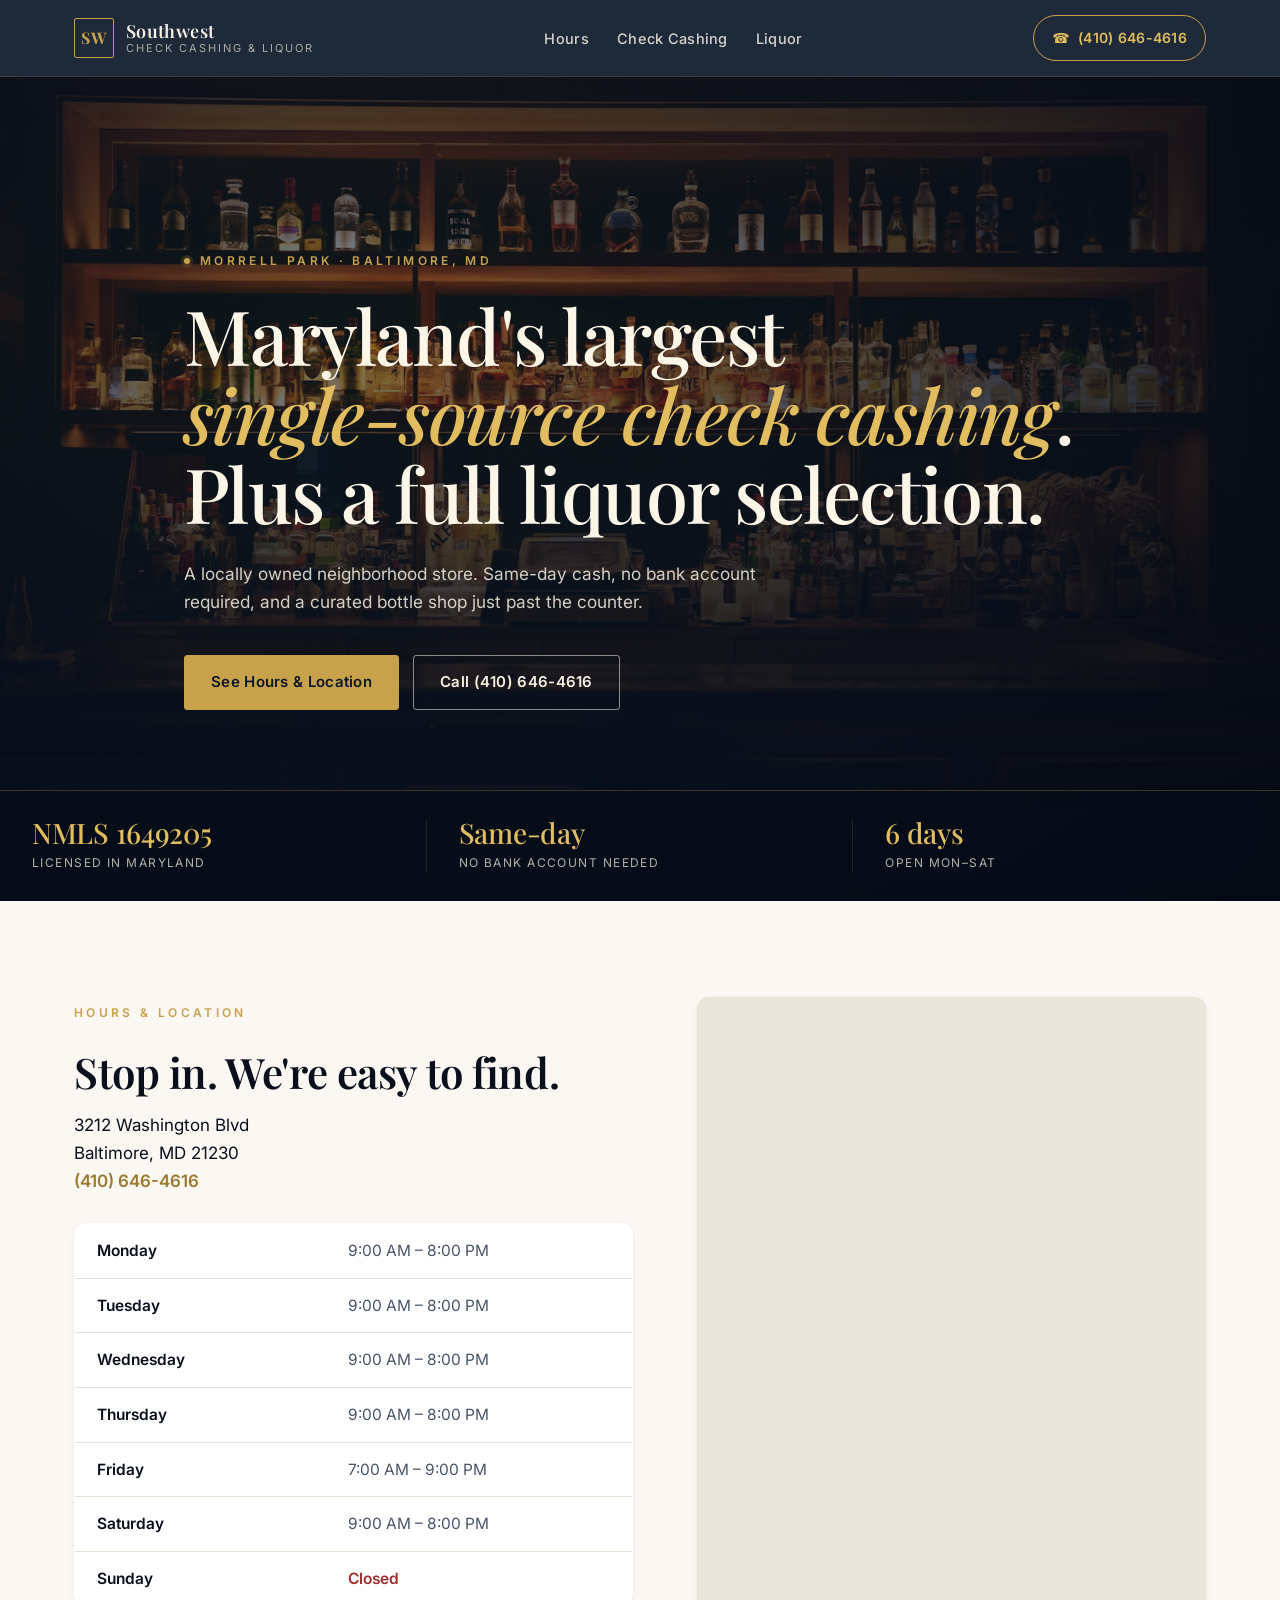
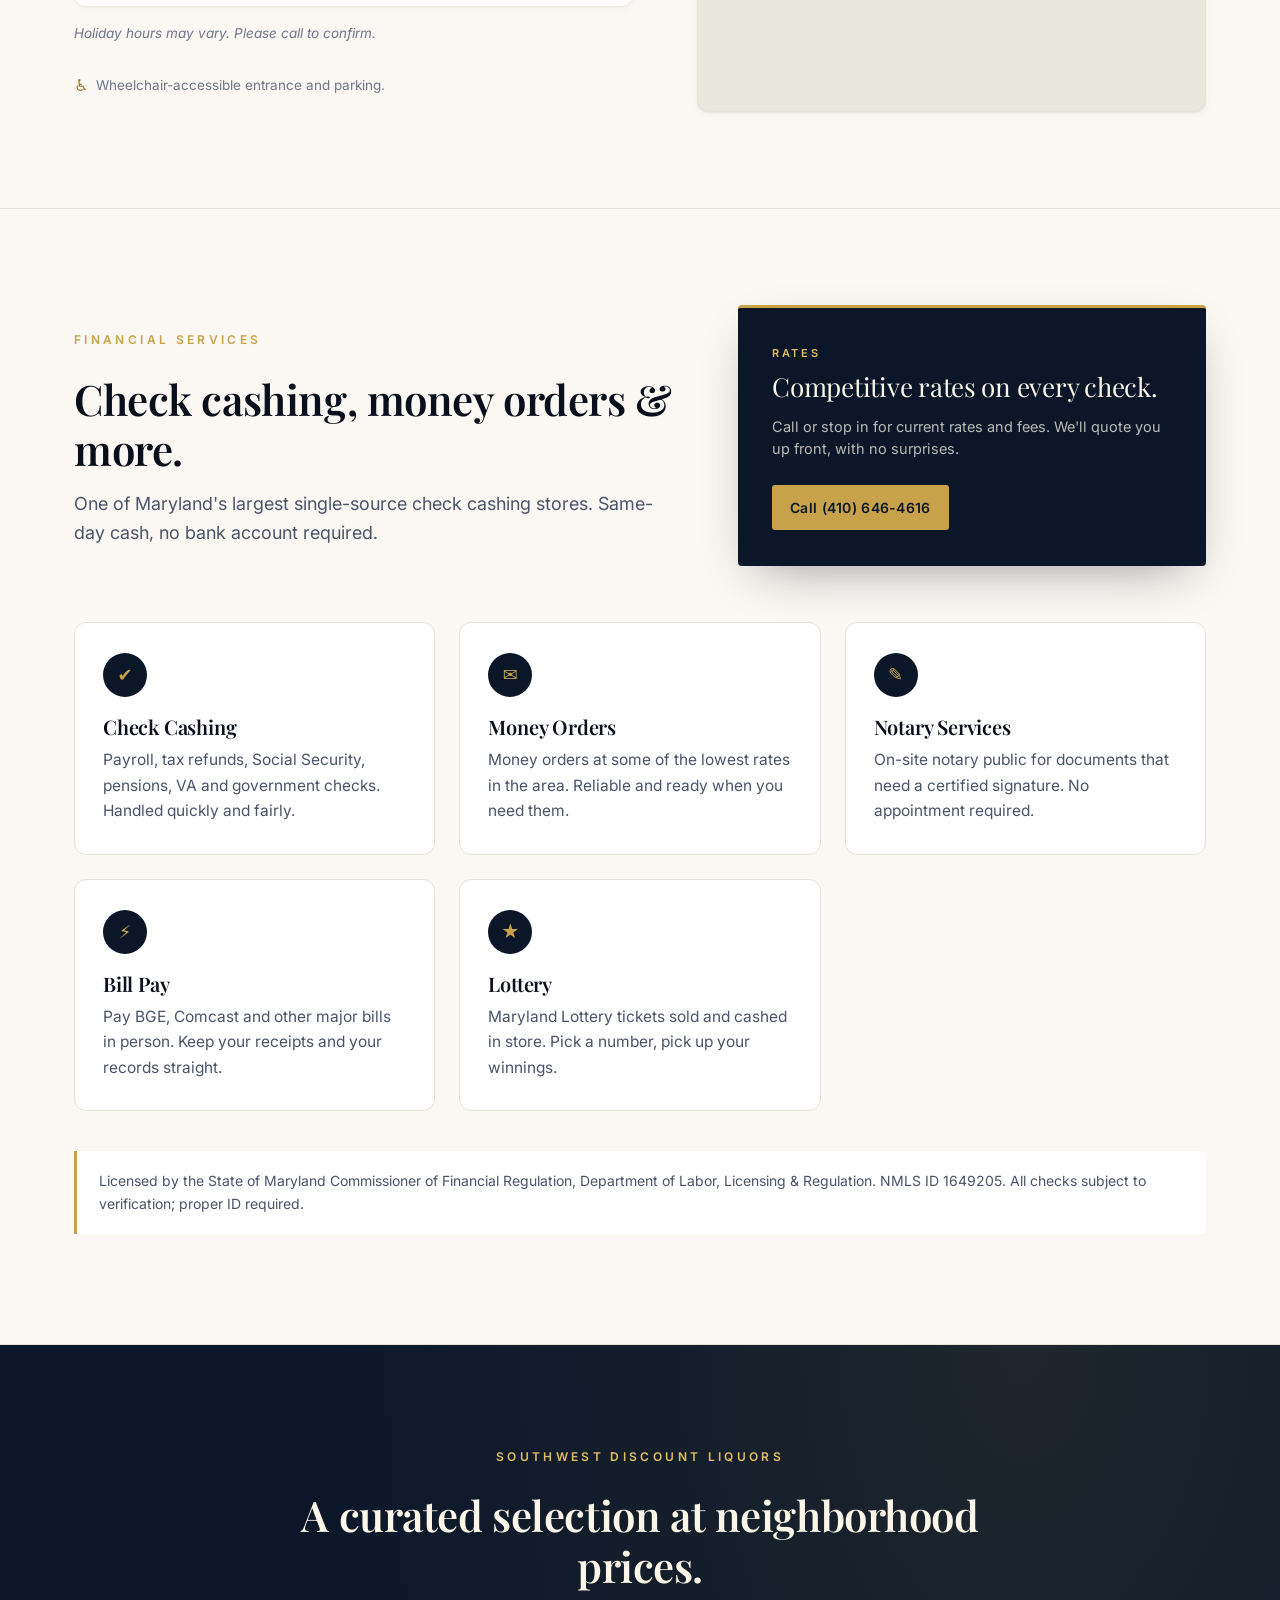
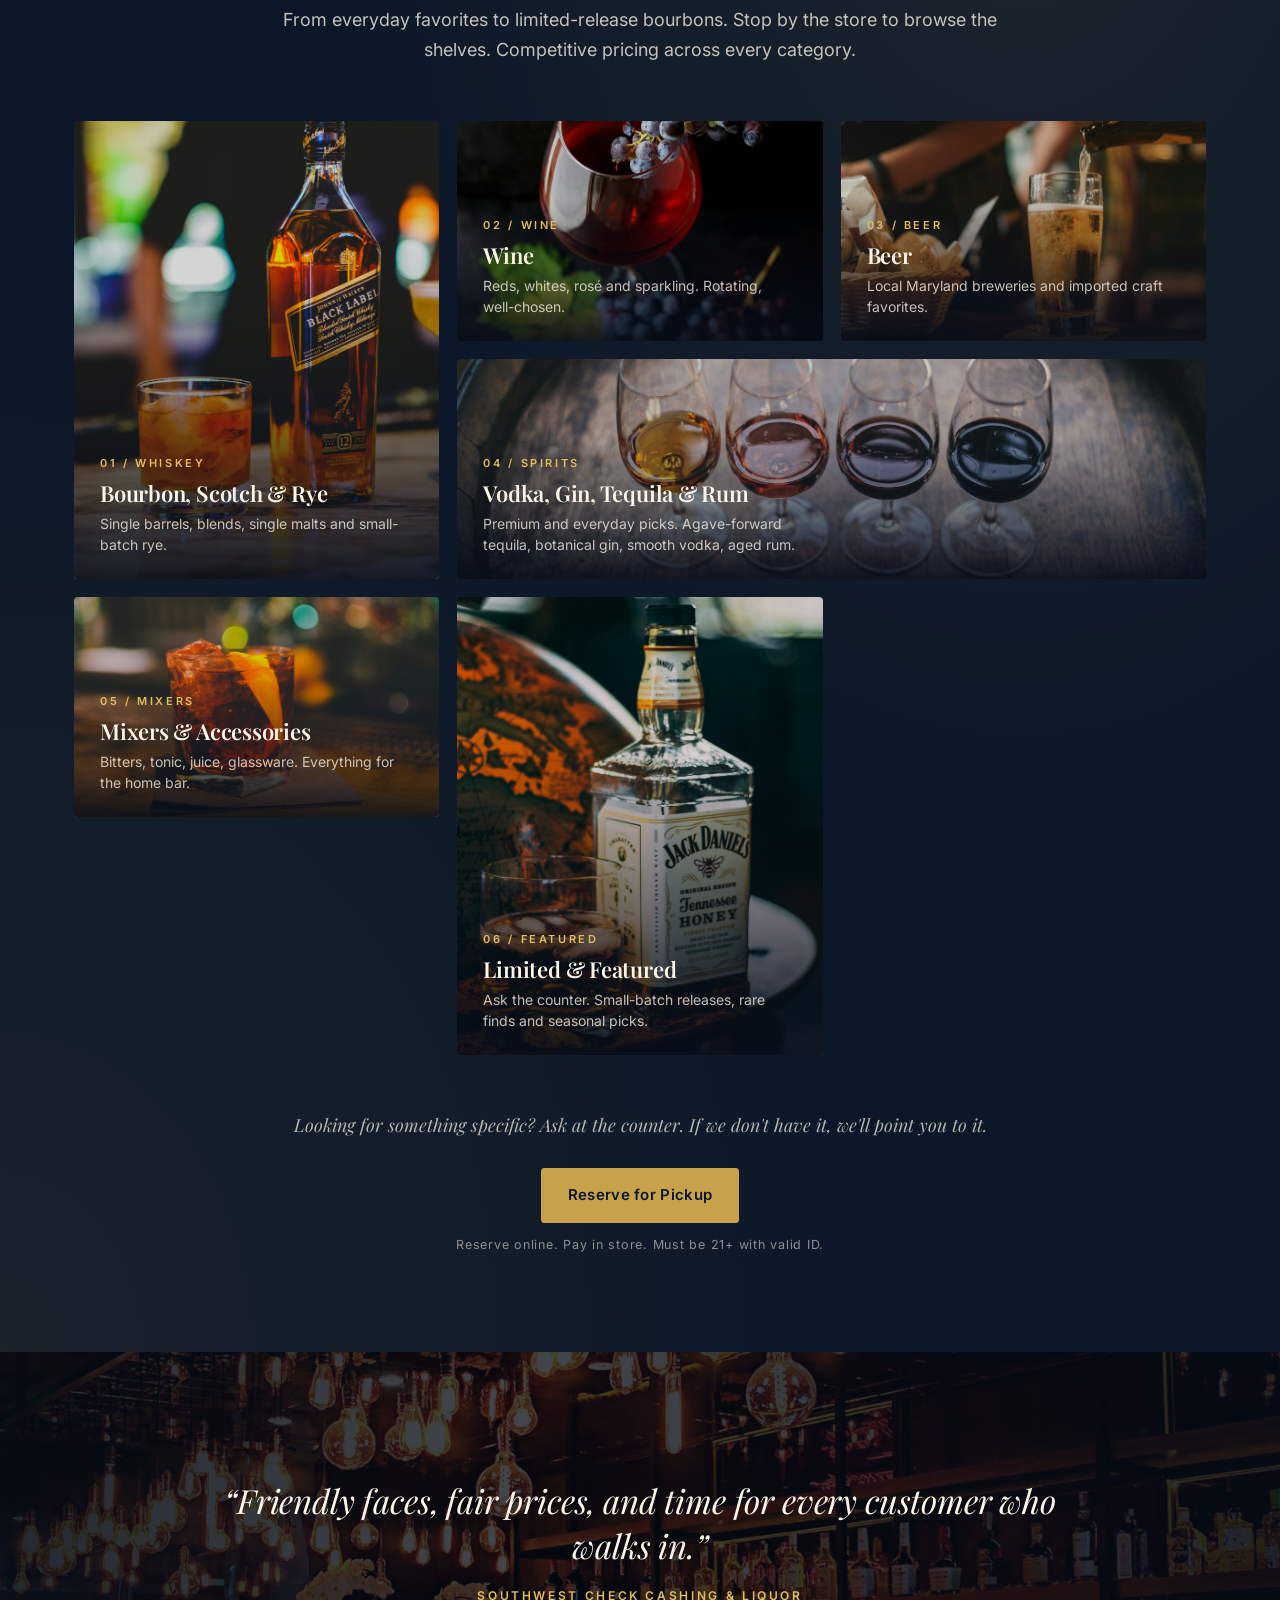
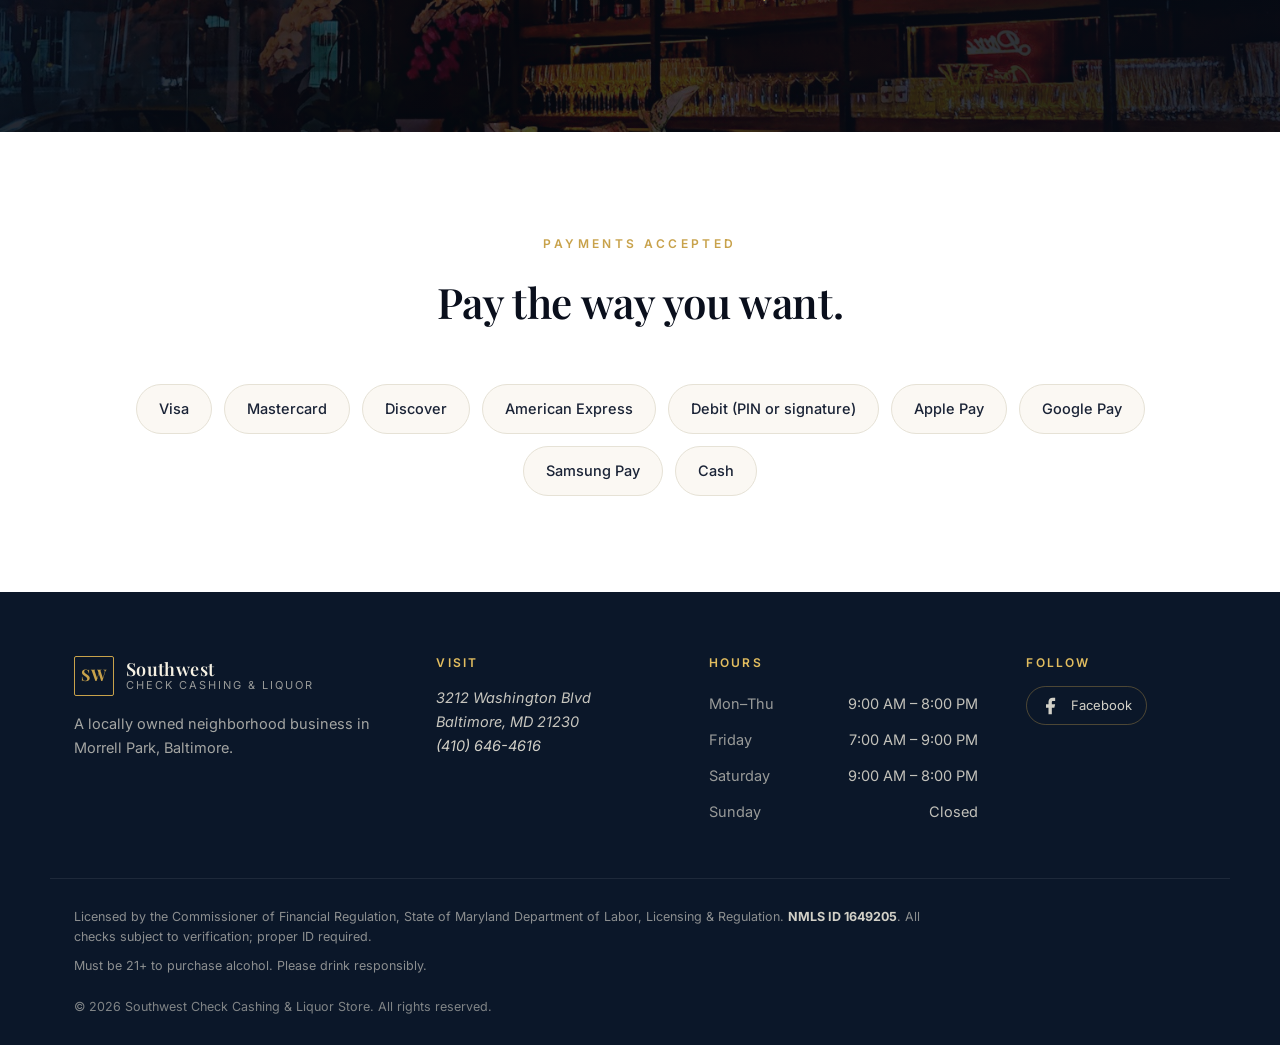
==== commit 696b2717: "remove $100K and Private Rooms; tighten hero badges to 3-col" ====
--- a/index.html
+++ b/index.html
@@ -67,8 +67,7 @@
   "isAccessibleForFree": false,
   "amenityFeature": [
     { "@type": "LocationFeatureSpecification", "name": "Wheelchair accessible entrance", "value": true },
-    { "@type": "LocationFeatureSpecification", "name": "Wheelchair accessible parking", "value": true },
-    { "@type": "LocationFeatureSpecification", "name": "Private rooms for large transactions", "value": true }
+    { "@type": "LocationFeatureSpecification", "name": "Wheelchair accessible parking", "value": true }
   ]
 }
 </script>
@@ -135,7 +134,6 @@
     </div>
 
     <ul class="hero-badges" aria-label="Quick facts">
-      <li><strong>$100K</strong><span>Max check cashed</span></li>
       <li><strong>NMLS 1649205</strong><span>Licensed in Maryland</span></li>
       <li><strong>Same-day</strong><span>No bank account needed</span></li>
       <li><strong>6 days</strong><span>Open Mon&ndash;Sat</span></li>
@@ -184,7 +182,7 @@
       <div class="section-head">
         <p class="section-eyebrow">Financial Services</p>
         <h2 class="section-title">Check cashing, money orders &amp; more.</h2>
-        <p class="section-lead">One of Maryland's largest single-source check cashing stores, cashing checks up to <strong>$100,000</strong>. Same-day cash, no bank account required.</p>
+        <p class="section-lead">One of Maryland's largest single-source check cashing stores. Same-day cash, no bank account required.</p>
       </div>
       <aside class="rates-card">
         <p class="rates-eyebrow">Rates</p>
@@ -220,11 +218,6 @@
           <div class="service-icon" aria-hidden="true">&#9733;</div>
           <h3>Lottery</h3>
           <p>Maryland Lottery tickets sold and cashed in store. Pick a number, pick up your winnings.</p>
-        </article>
-        <article class="service">
-          <div class="service-icon" aria-hidden="true">&#128274;</div>
-          <h3>Private Rooms</h3>
-          <p>Separate rooms available for large transactions, so your business stays your business.</p>
         </article>
       </div>
 
--- a/styles.css
+++ b/styles.css
@@ -358,7 +358,7 @@
   margin: 0;
   padding: 28px 0;
   display: grid;
-  grid-template-columns: repeat(4, minmax(0, 1fr));
+  grid-template-columns: repeat(3, minmax(0, 1fr));
   gap: 0;
   background: rgba(7, 13, 25, 0.55);
   backdrop-filter: blur(8px);
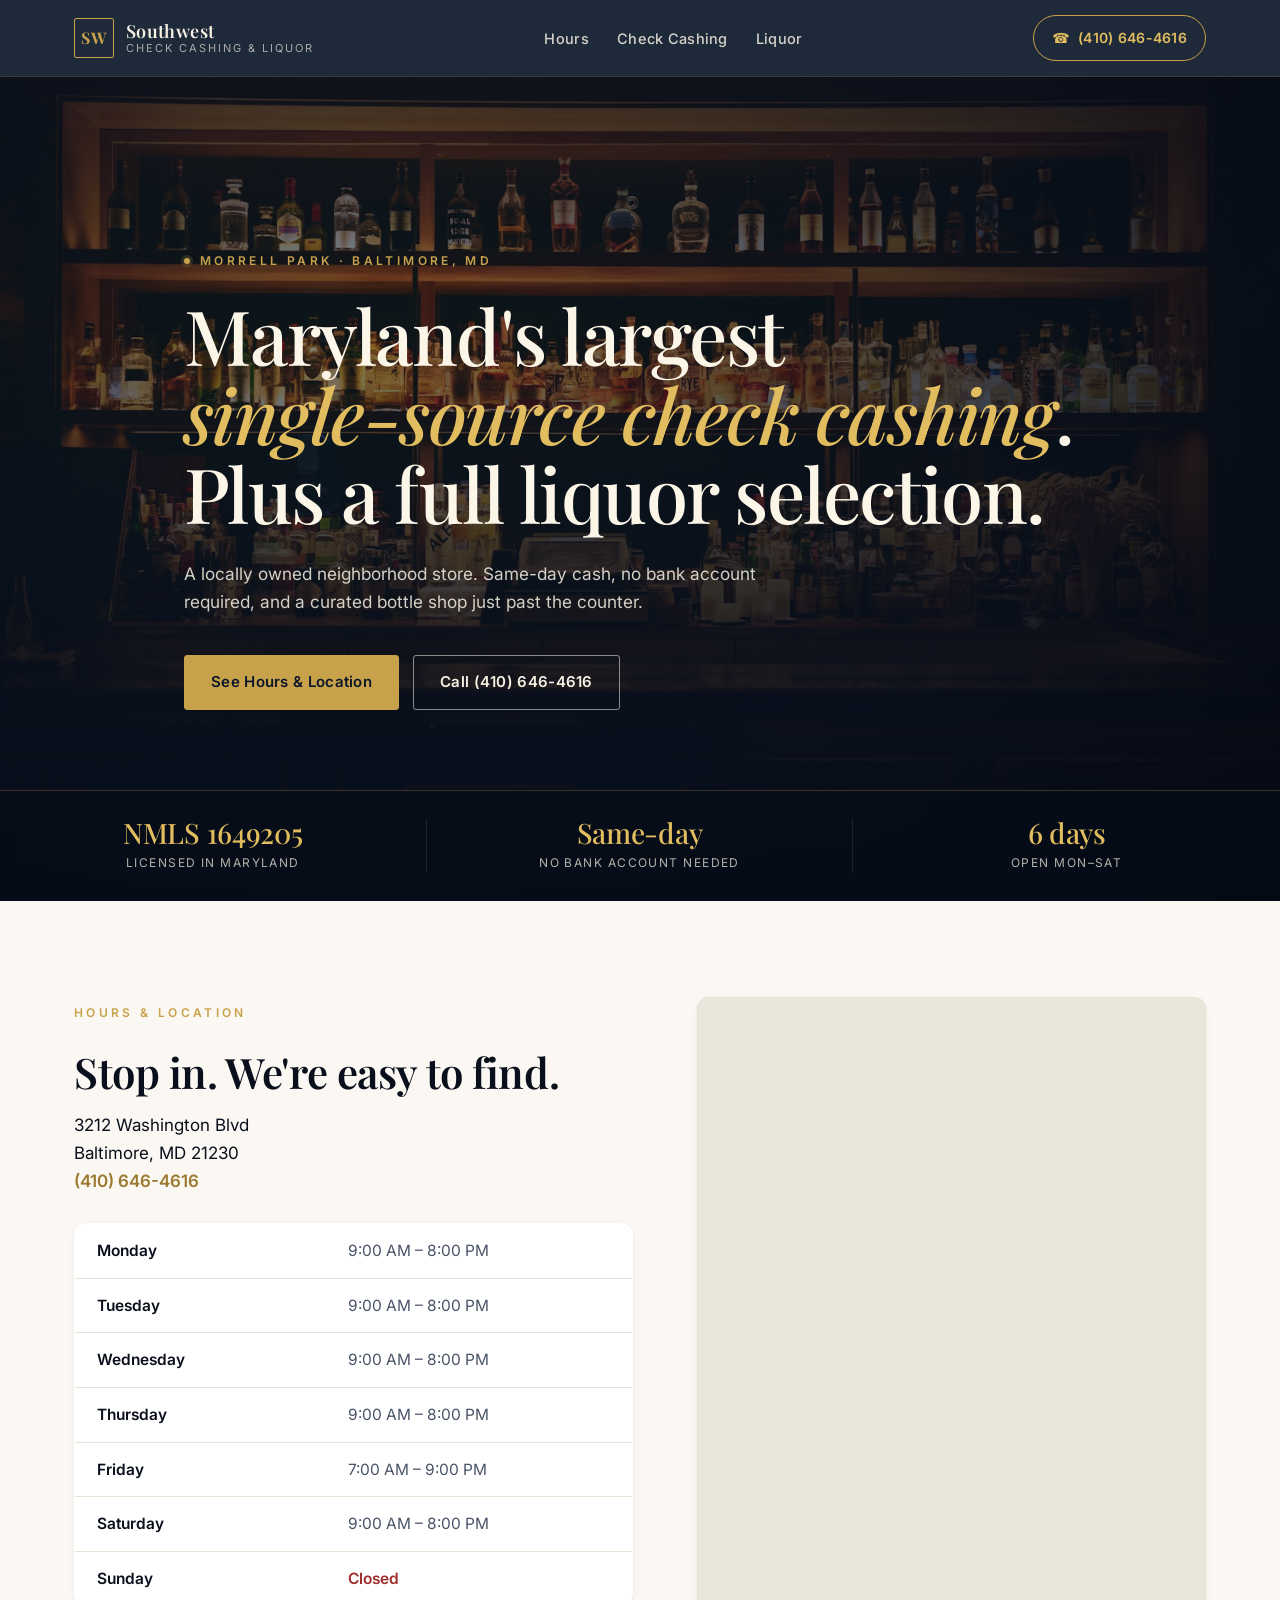
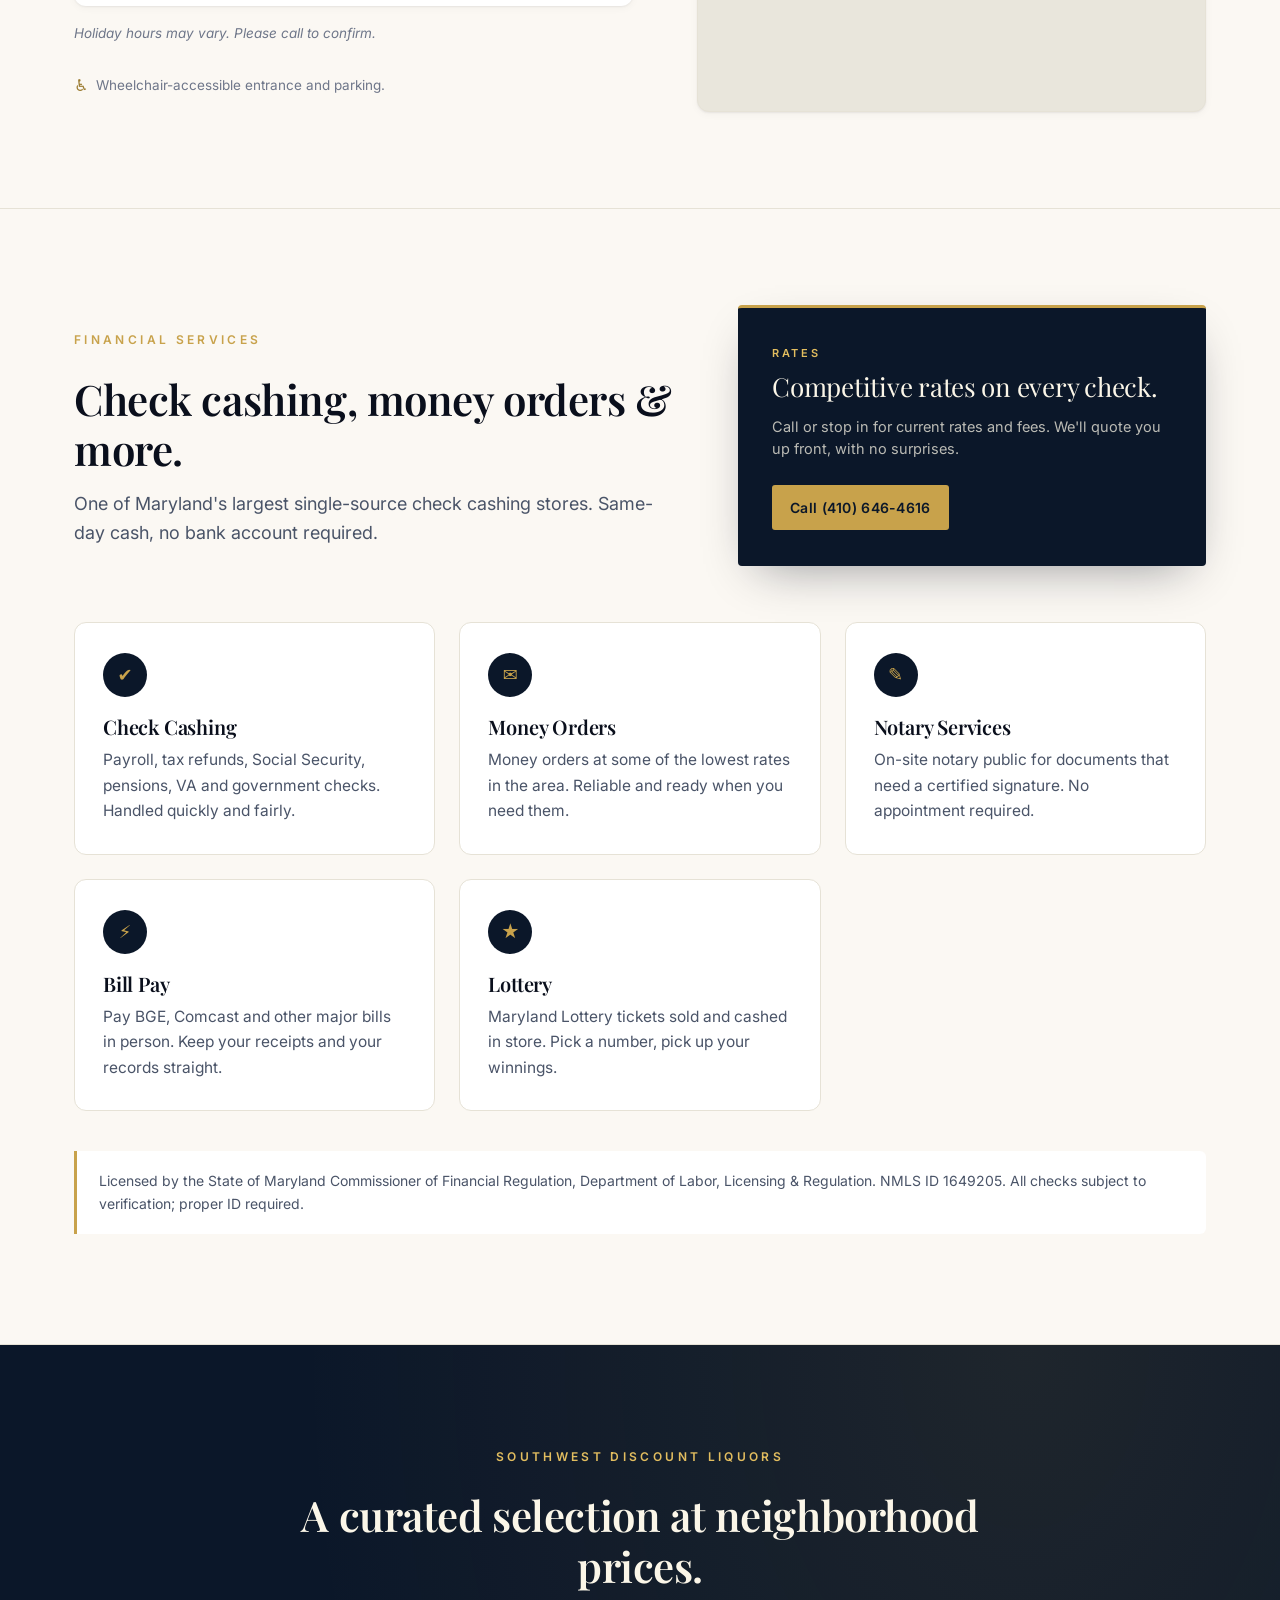
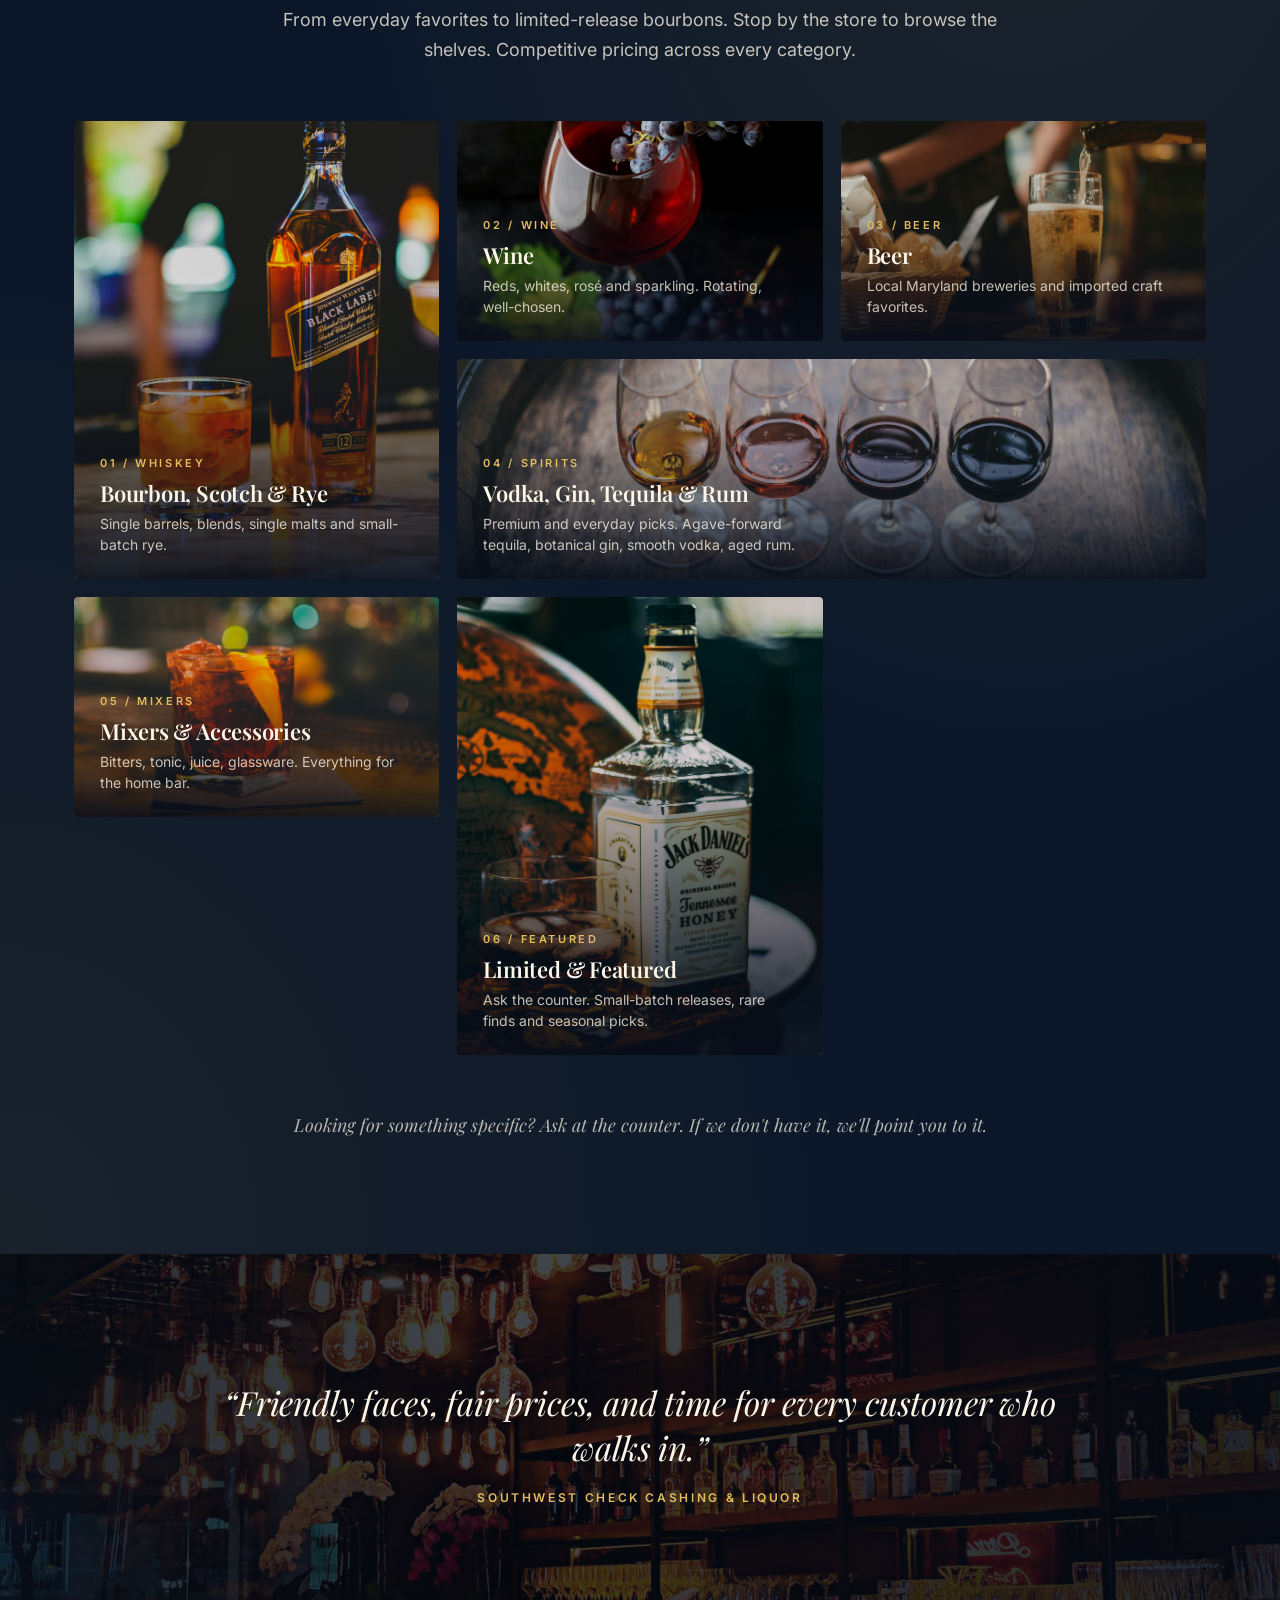
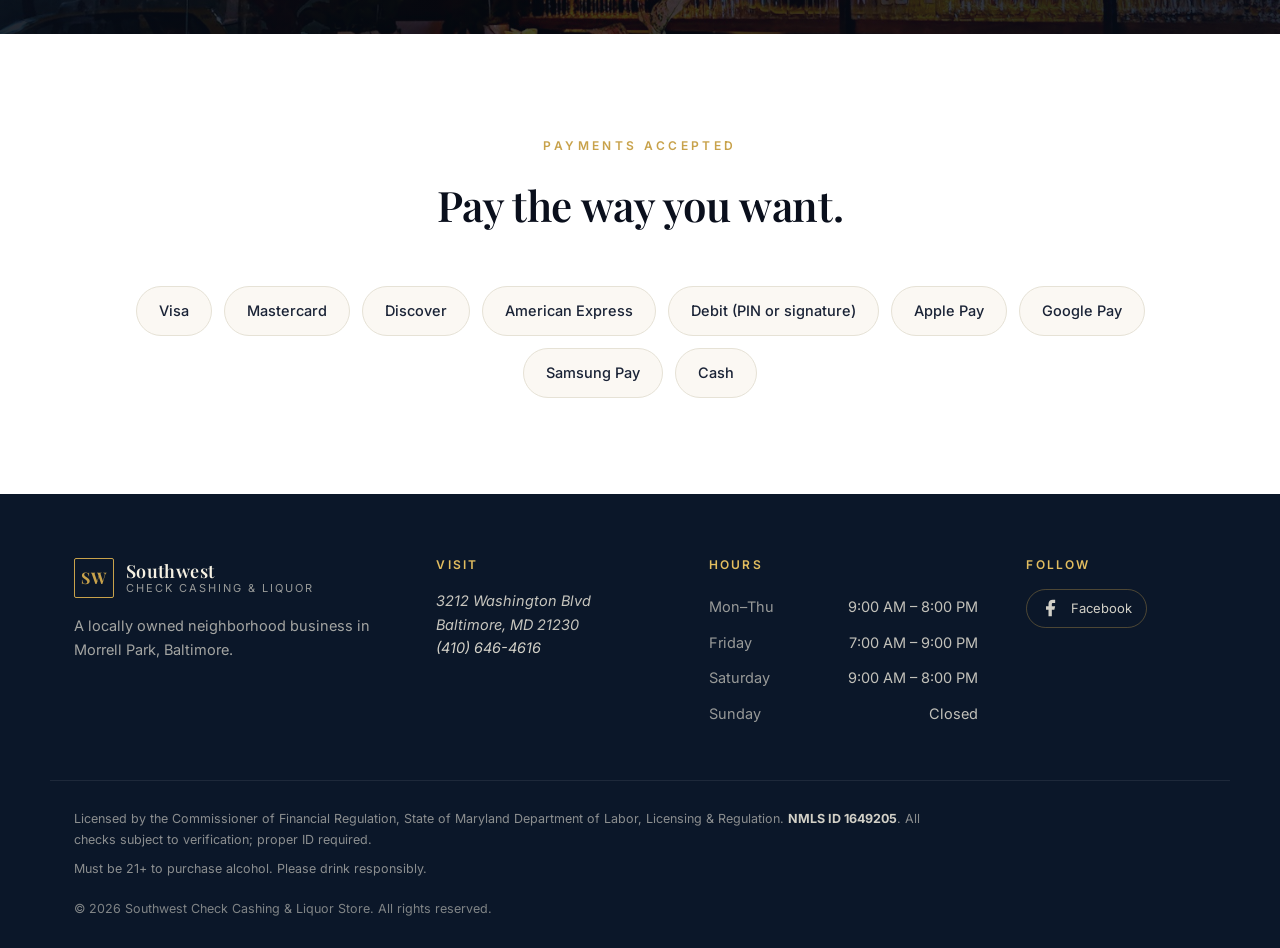
==== commit 0ae4375e: "remove reserve feature and center hero badge text" ====
--- a/index.html
+++ b/index.html
@@ -290,11 +290,6 @@
       </div>
 
       <p class="liquor-note">Looking for something specific? Ask at the counter. If we don't have it, we'll point you to it.</p>
-
-      <div class="liquor-cta">
-        <a href="reserve.html" class="btn btn-primary">Reserve for Pickup</a>
-        <span class="liquor-cta-note">Reserve online. Pay in store. Must be 21+ with valid ID.</span>
-      </div>
     </div>
   </section>
 
--- a/styles.css
+++ b/styles.css
@@ -368,6 +368,8 @@
 .hero-badges li {
   display: flex;
   flex-direction: column;
+  align-items: center;
+  text-align: center;
   gap: 6px;
   padding: 0 32px;
   border-right: 1px solid rgba(200, 162, 75, 0.15);
@@ -745,19 +747,6 @@
   font-family: var(--serif);
   font-style: italic;
   font-size: 18px;
-}
-
-.liquor-cta {
-  margin-top: 28px;
-  display: flex;
-  flex-direction: column;
-  align-items: center;
-  gap: 12px;
-}
-.liquor-cta-note {
-  font-size: 12.5px;
-  letter-spacing: 0.06em;
-  color: rgba(246, 241, 227, 0.55);
 }
 
 /* =========================================================
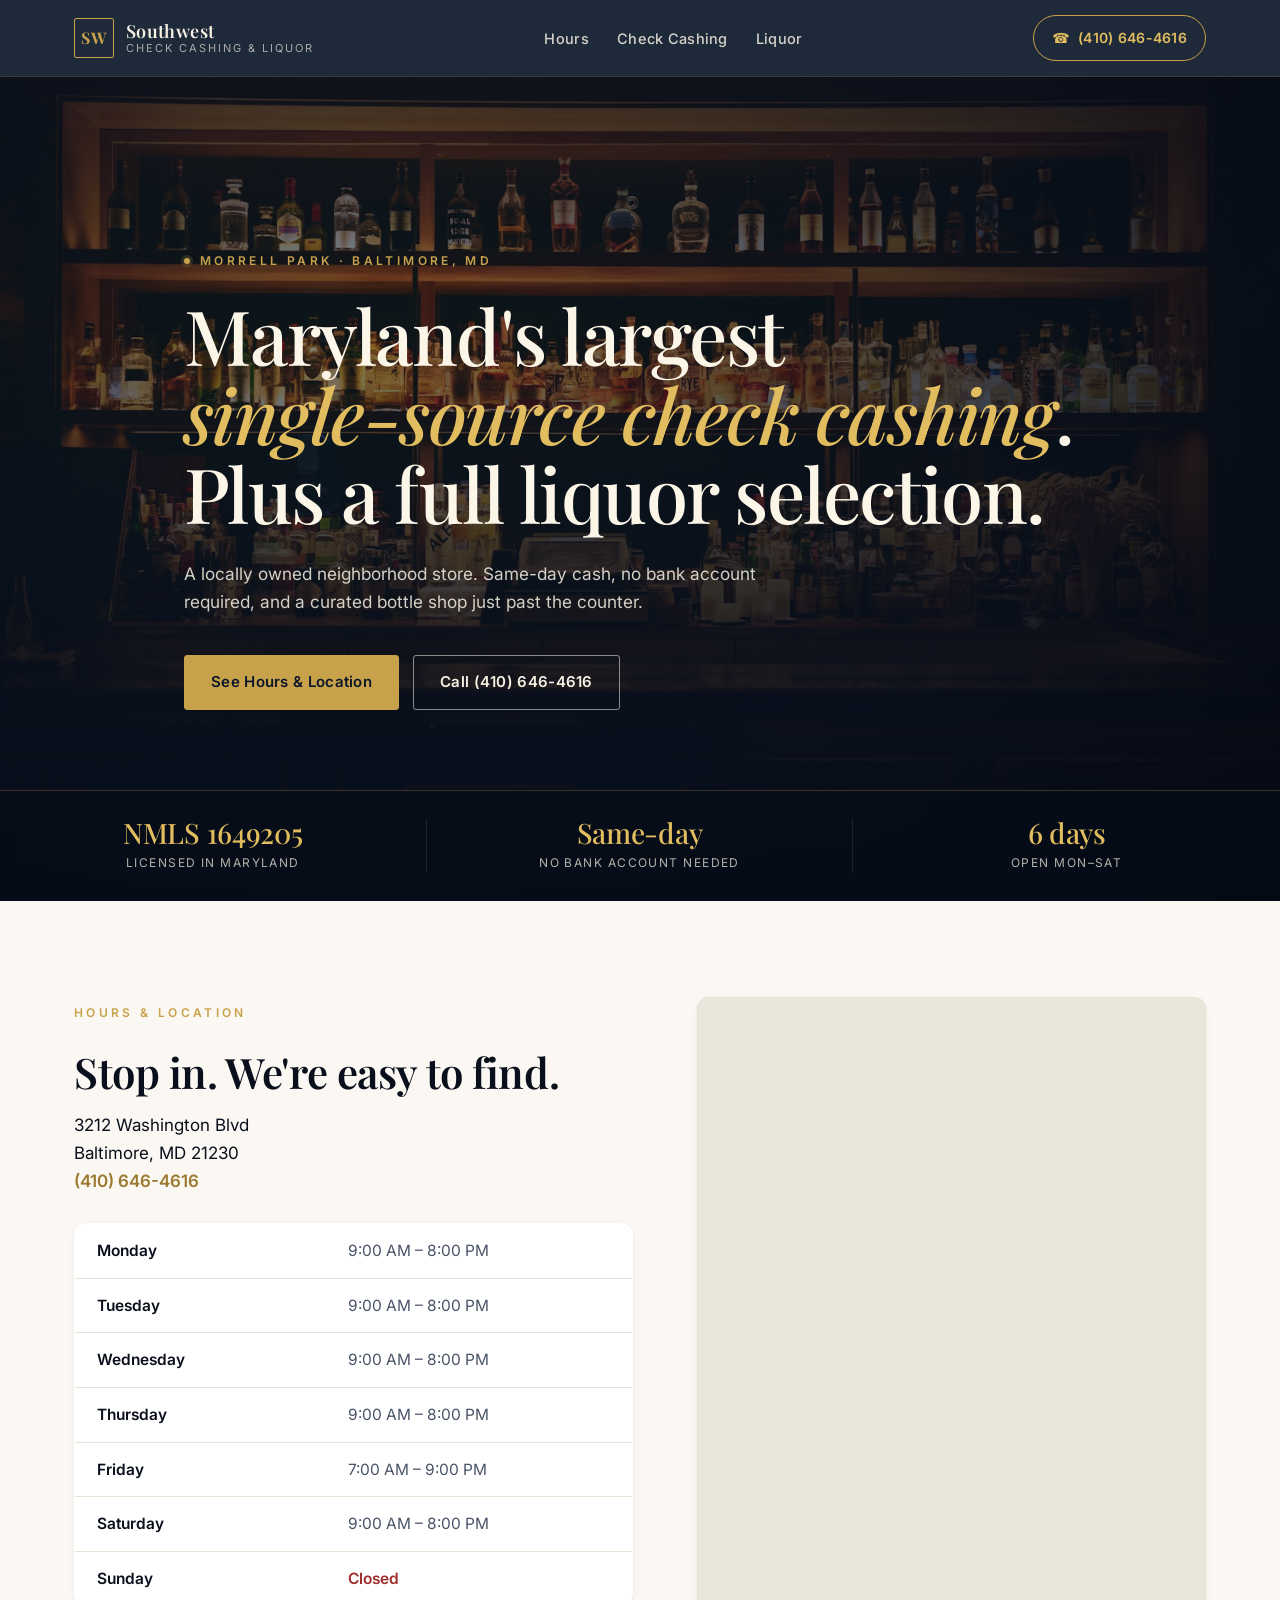
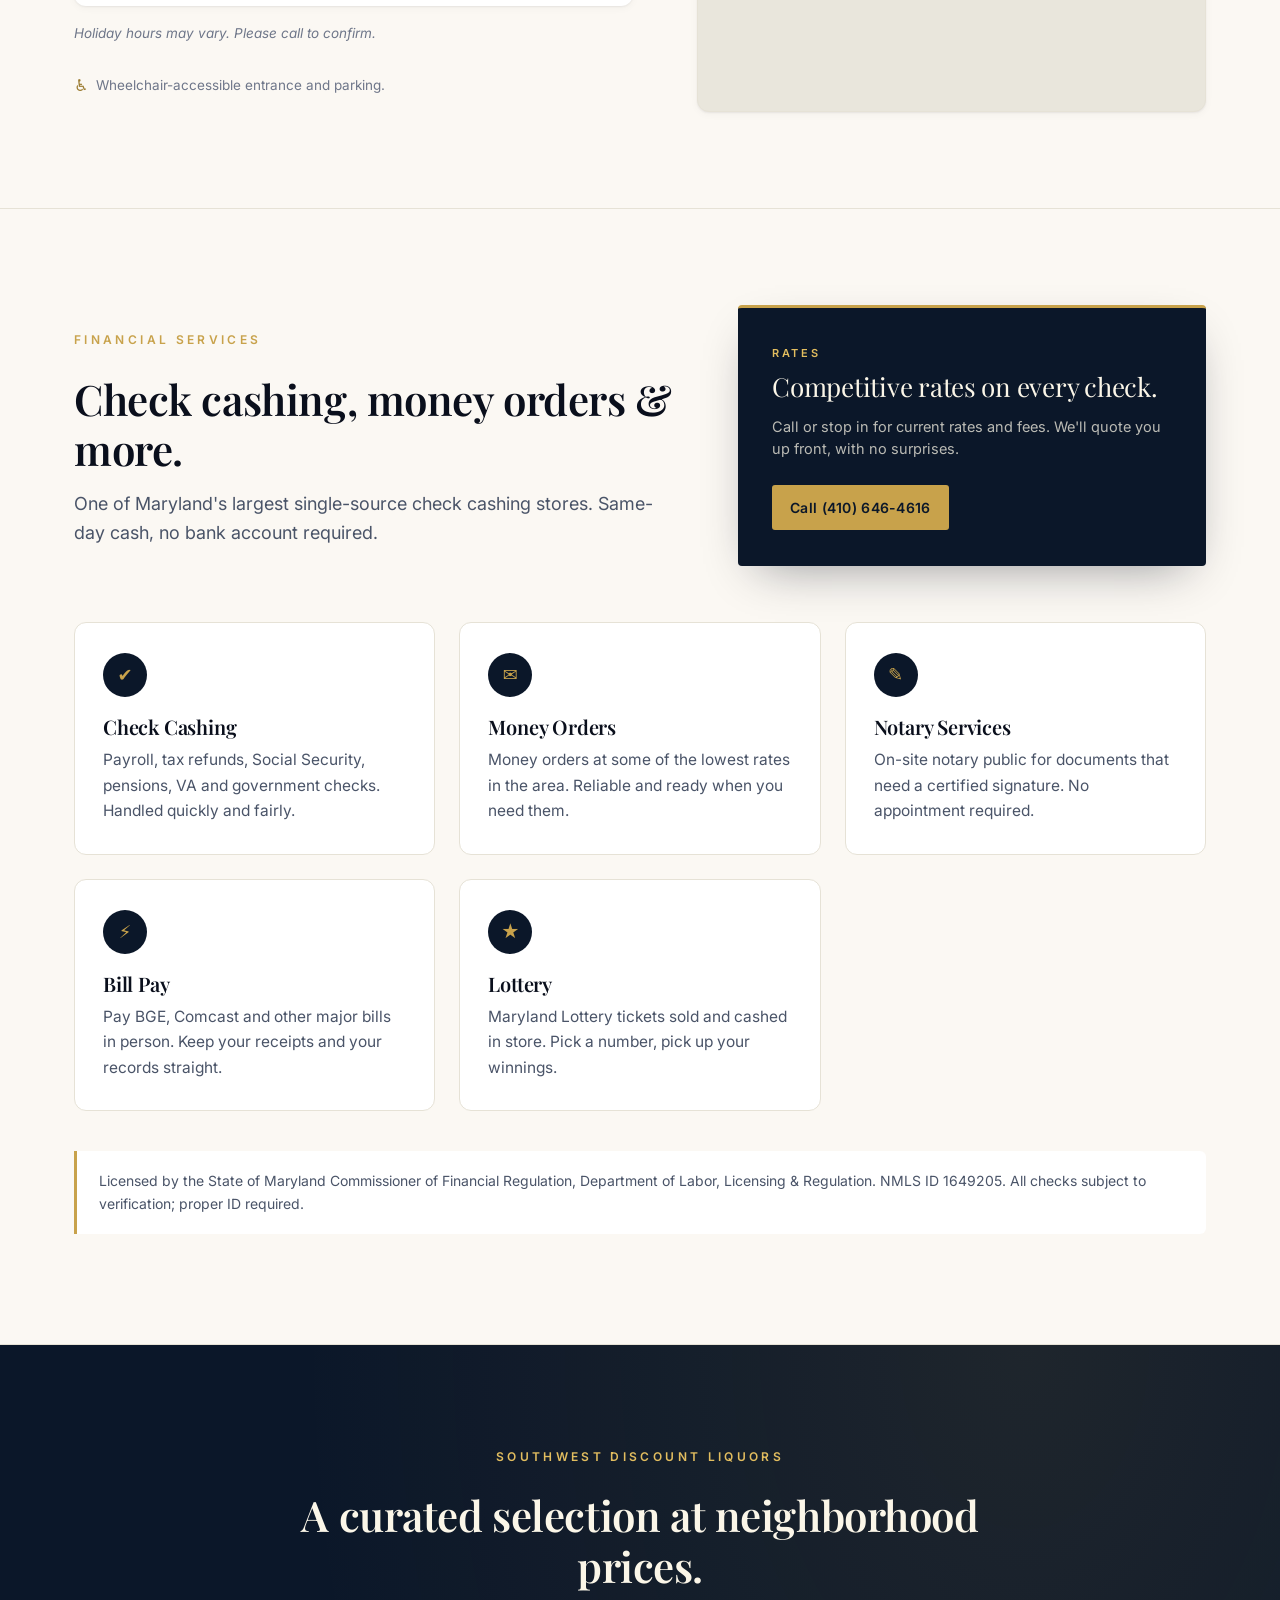
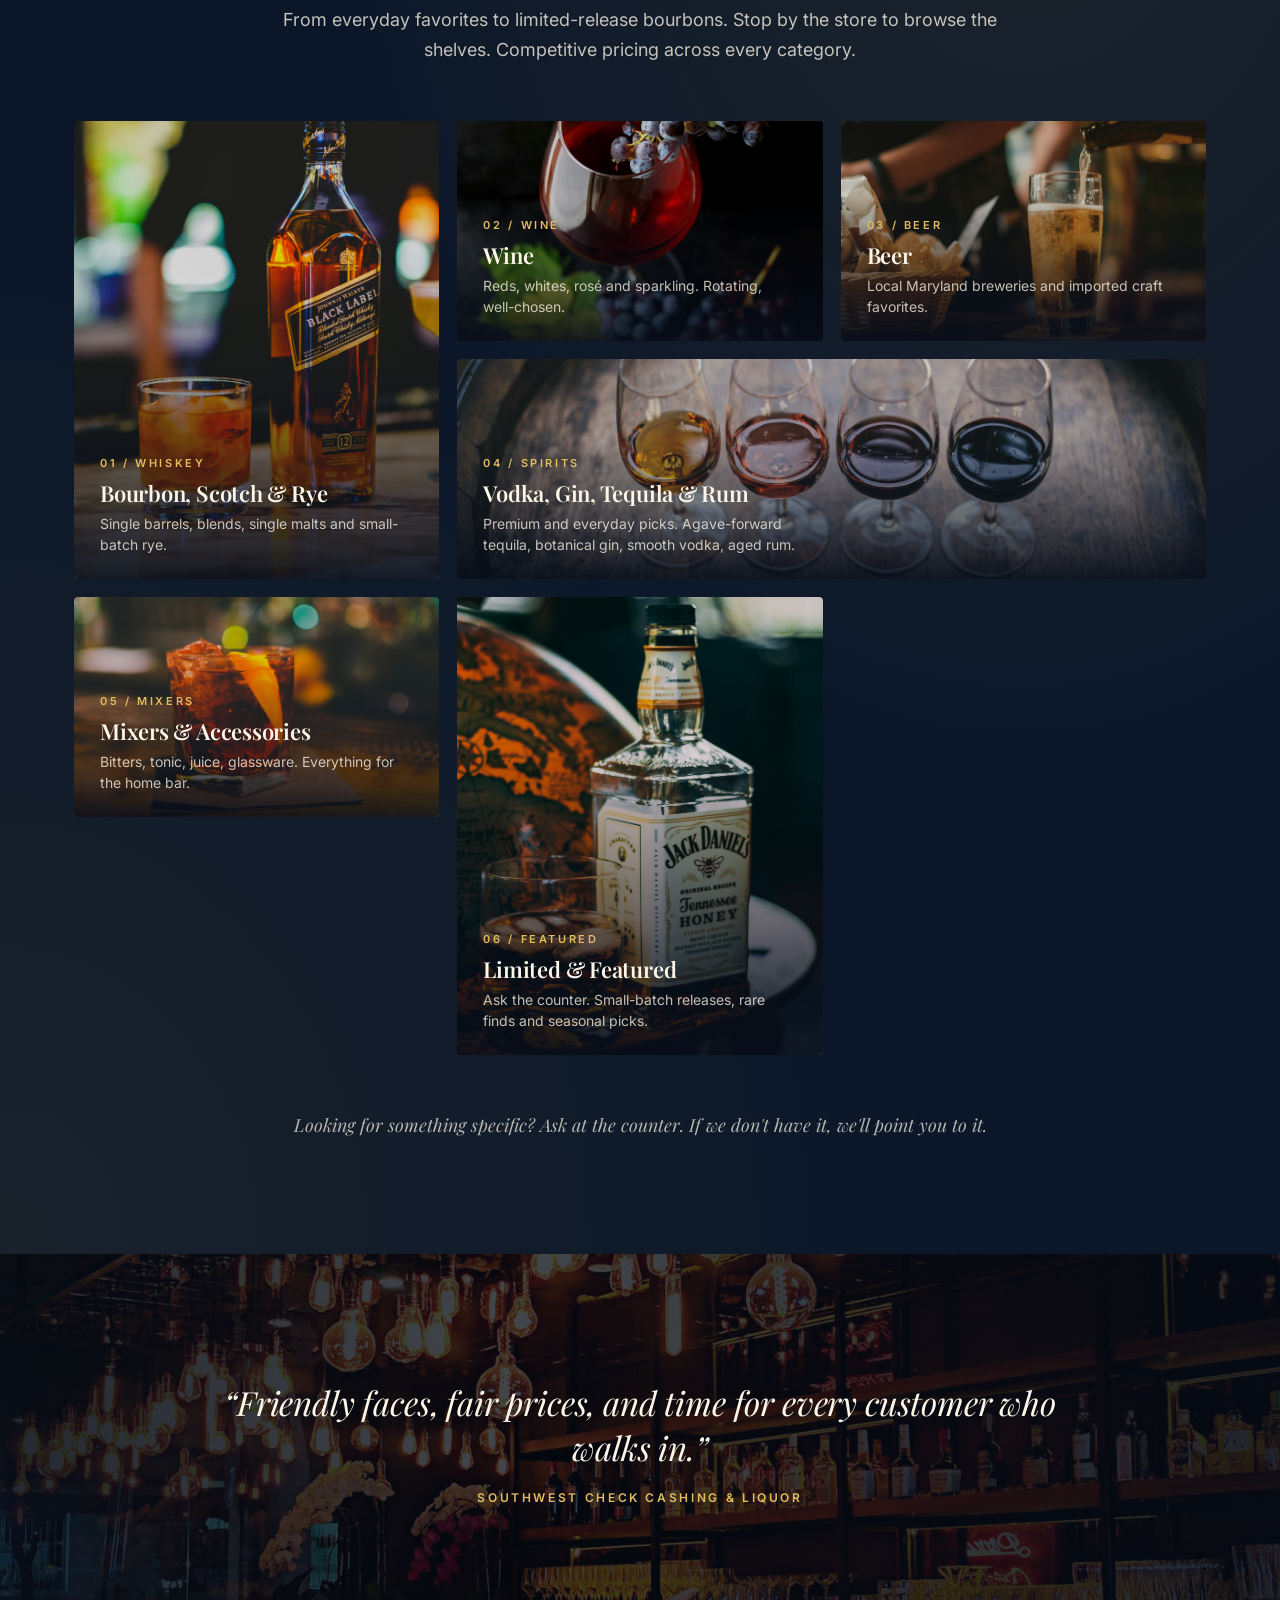
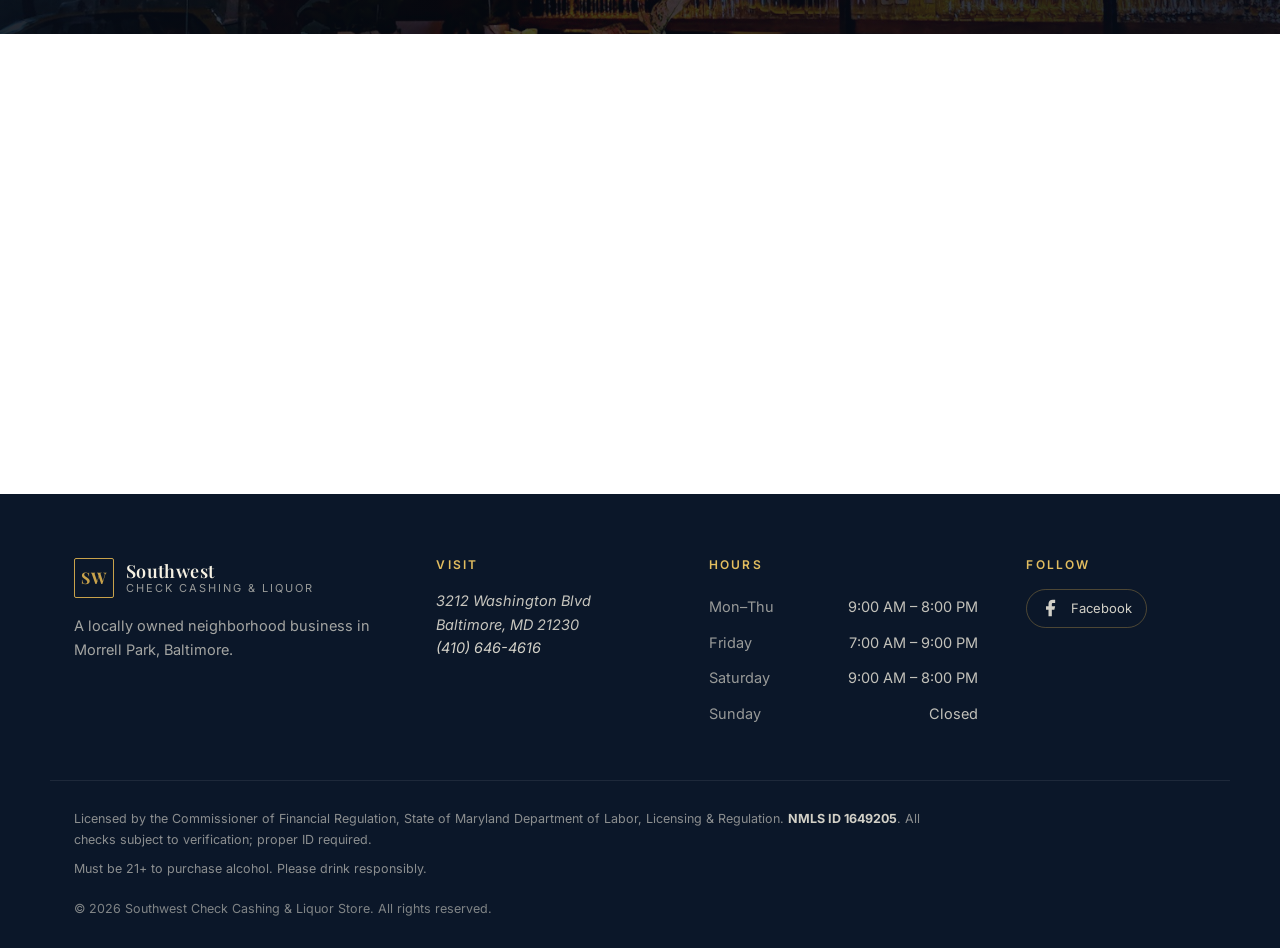
==== commit c2ded036: "link Facebook button to store's Facebook page" ====
--- a/index.html
+++ b/index.html
@@ -359,7 +359,7 @@
       <h4>Follow</h4>
       <ul class="socials" aria-label="Social media">
         <li>
-          <a href="#" aria-label="Facebook" rel="noopener">
+          <a href="https://www.facebook.com/southwestliquorsandcheckcashing/" target="_blank" aria-label="Facebook" rel="noopener noreferrer">
             <svg viewBox="0 0 24 24" width="20" height="20" aria-hidden="true"><path fill="currentColor" d="M13 22v-8h3l1-4h-4V7.5C13 6.6 13.3 6 14.7 6H17V2.2C16.6 2.1 15.4 2 14 2c-2.9 0-5 1.8-5 5v3H6v4h3v8h4z"/></svg>
             <span>Facebook</span>
           </a>
